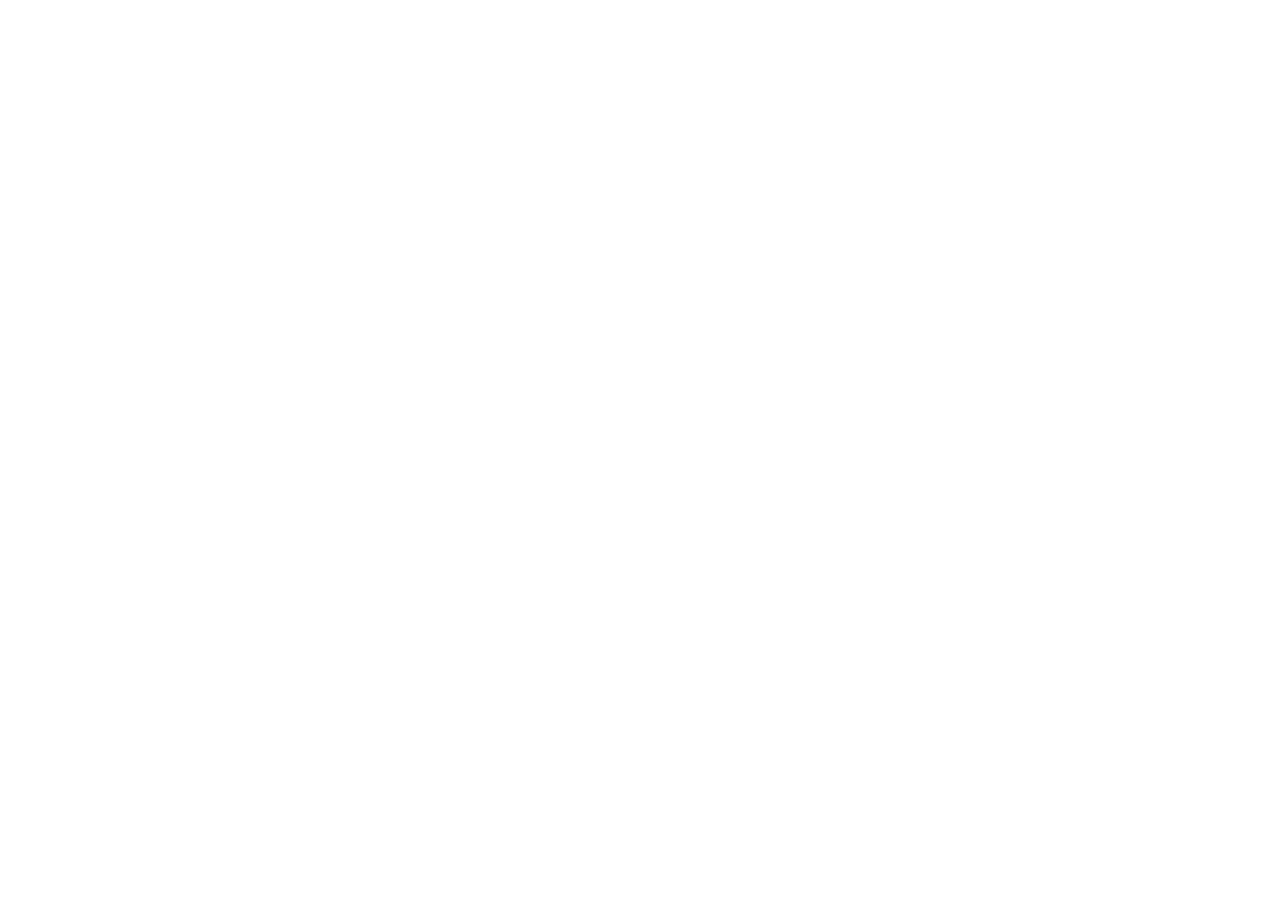
==== index.html @ 6bfb888b "first commit" ====
<!DOCTYPE html>
<html lang="en">

<head>
    <meta charset="UTF-8">
    <meta name="viewport" content="width=device-width, initial-scale=1.0">
    <title>Fungi Finders</title>
</head>

<body>

</body>

</html>
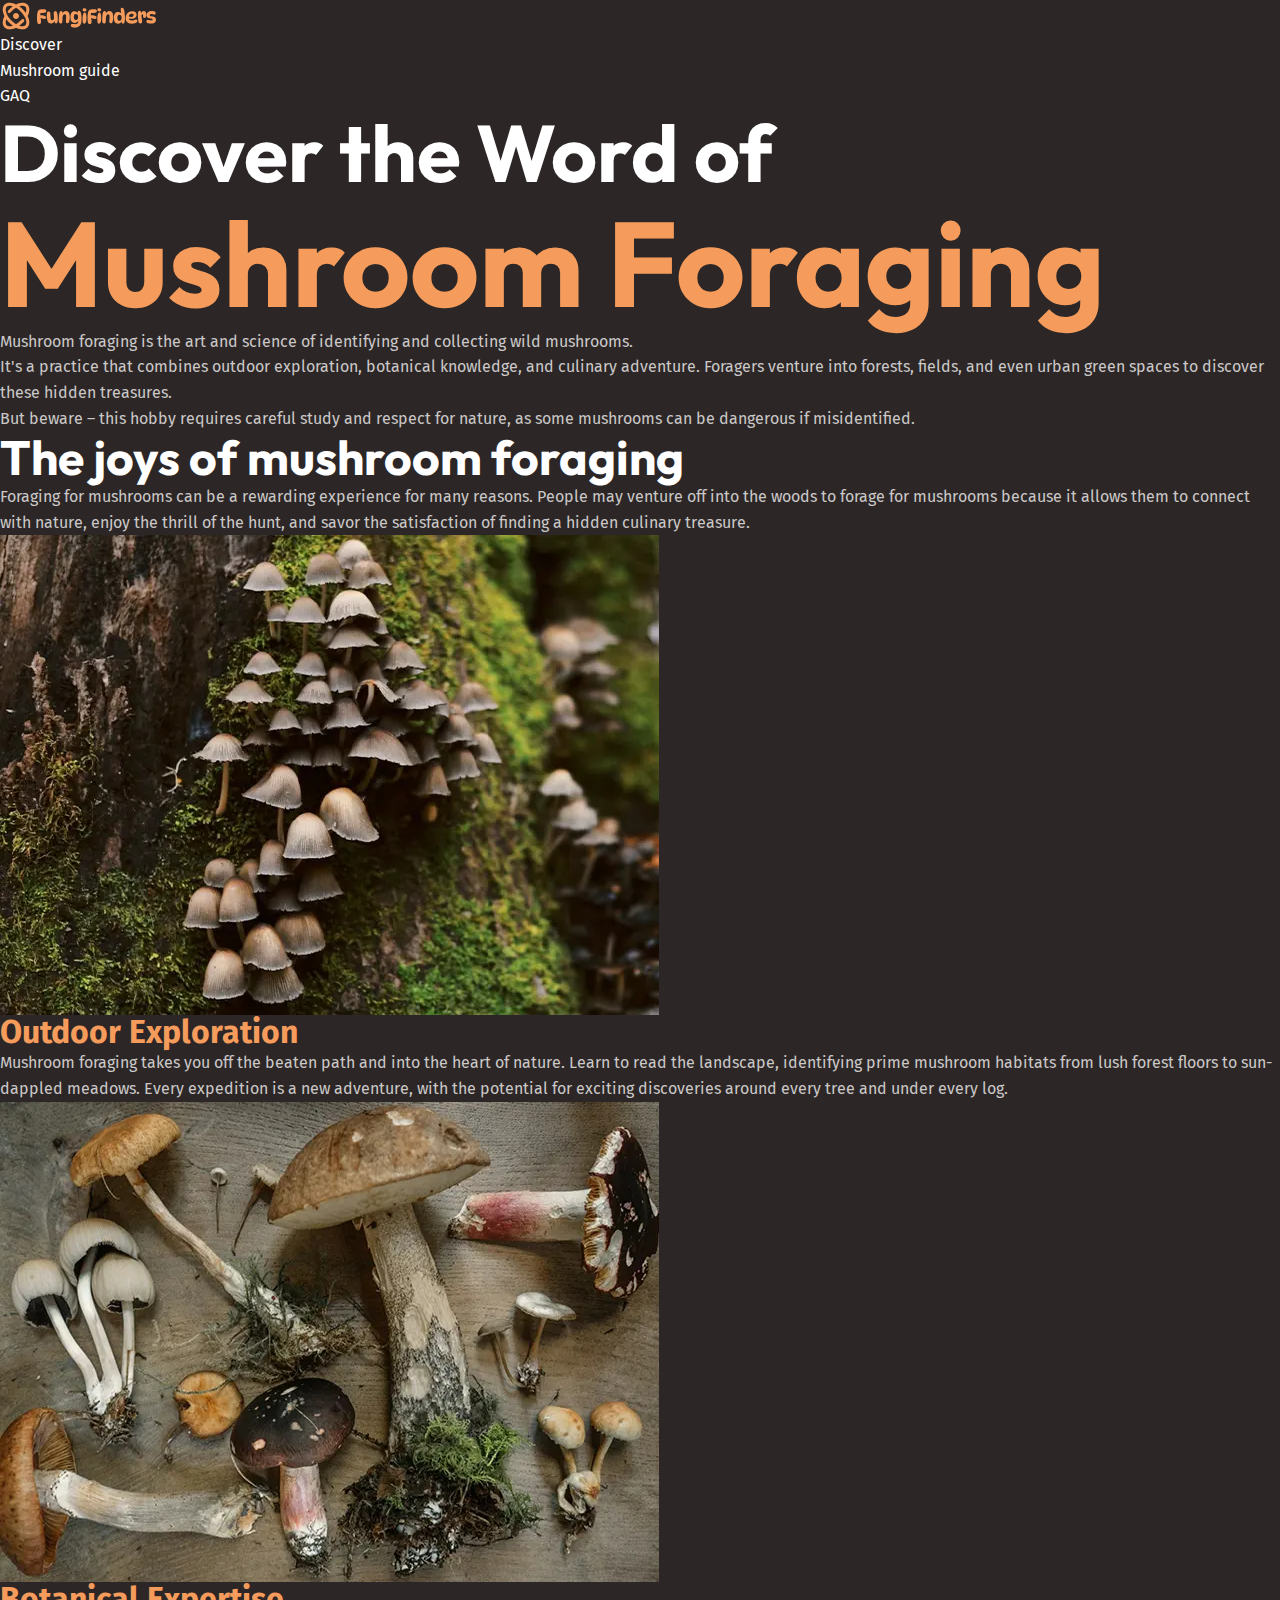
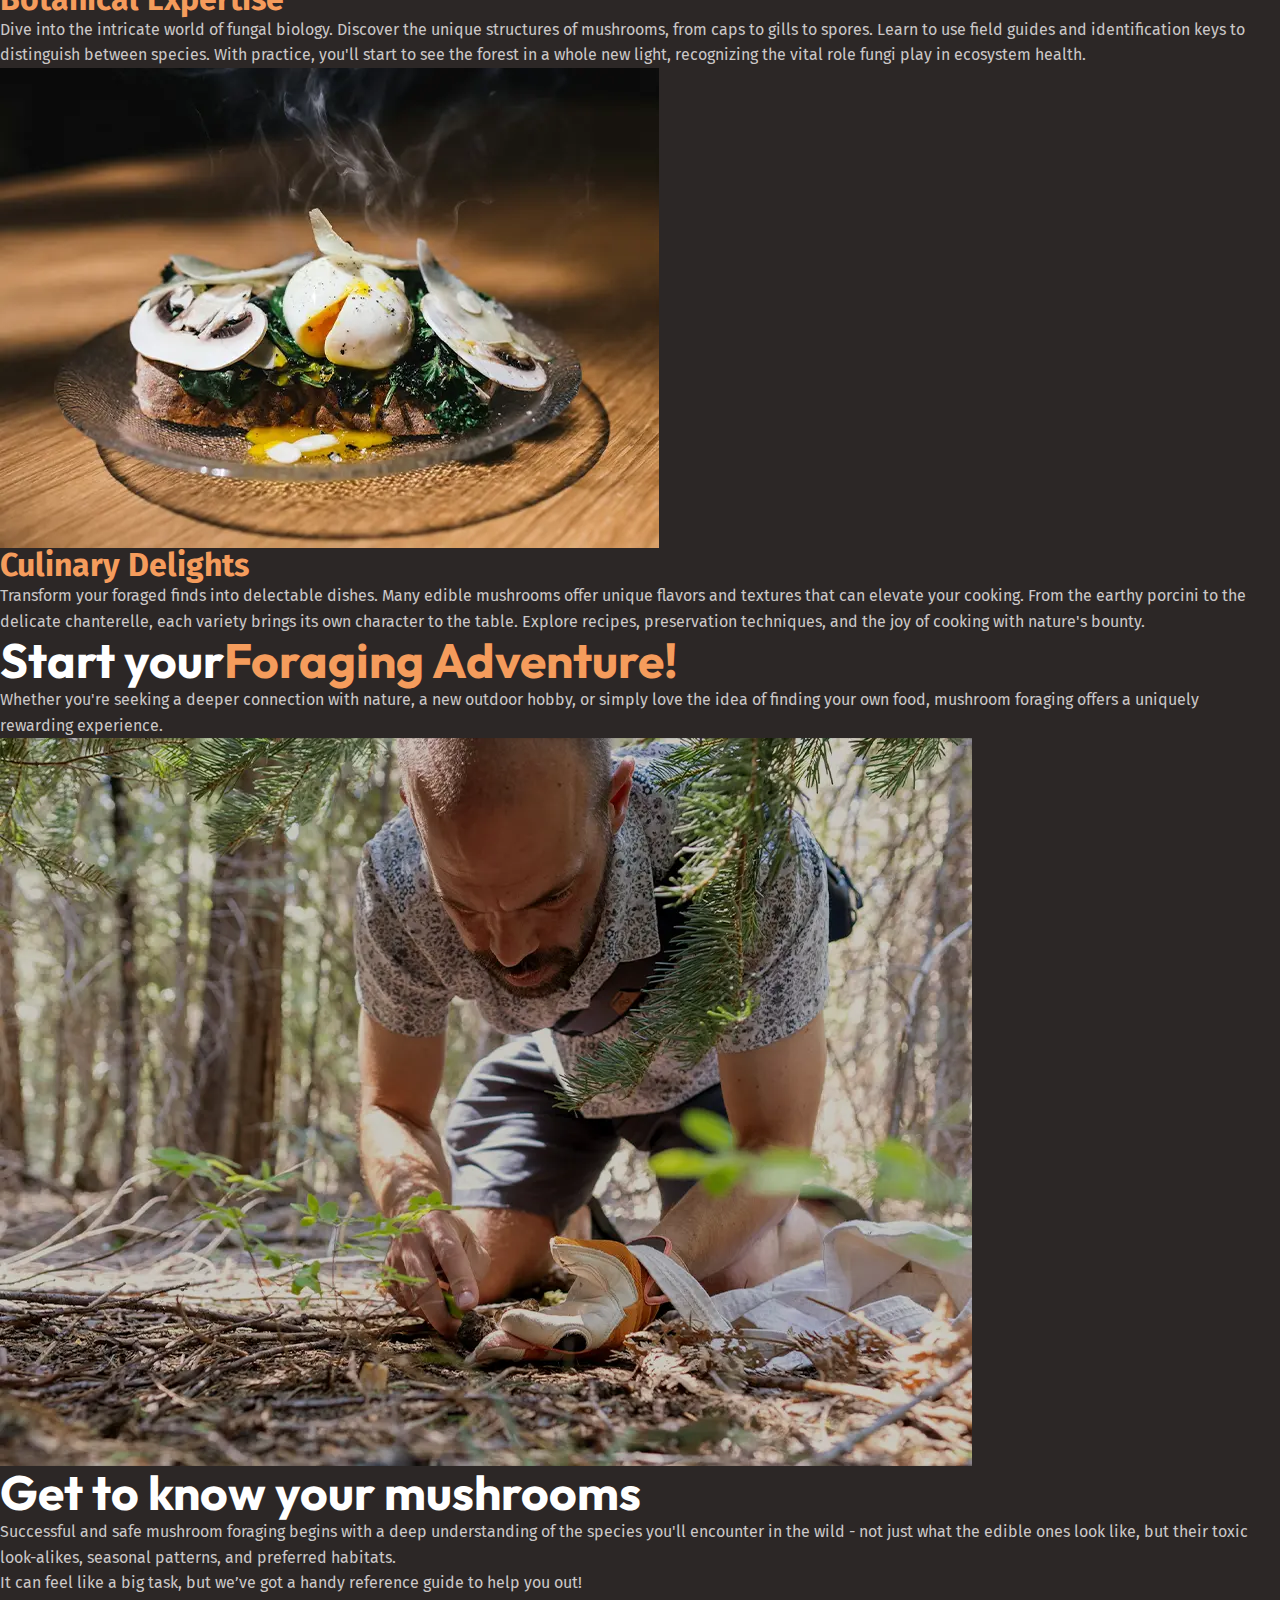
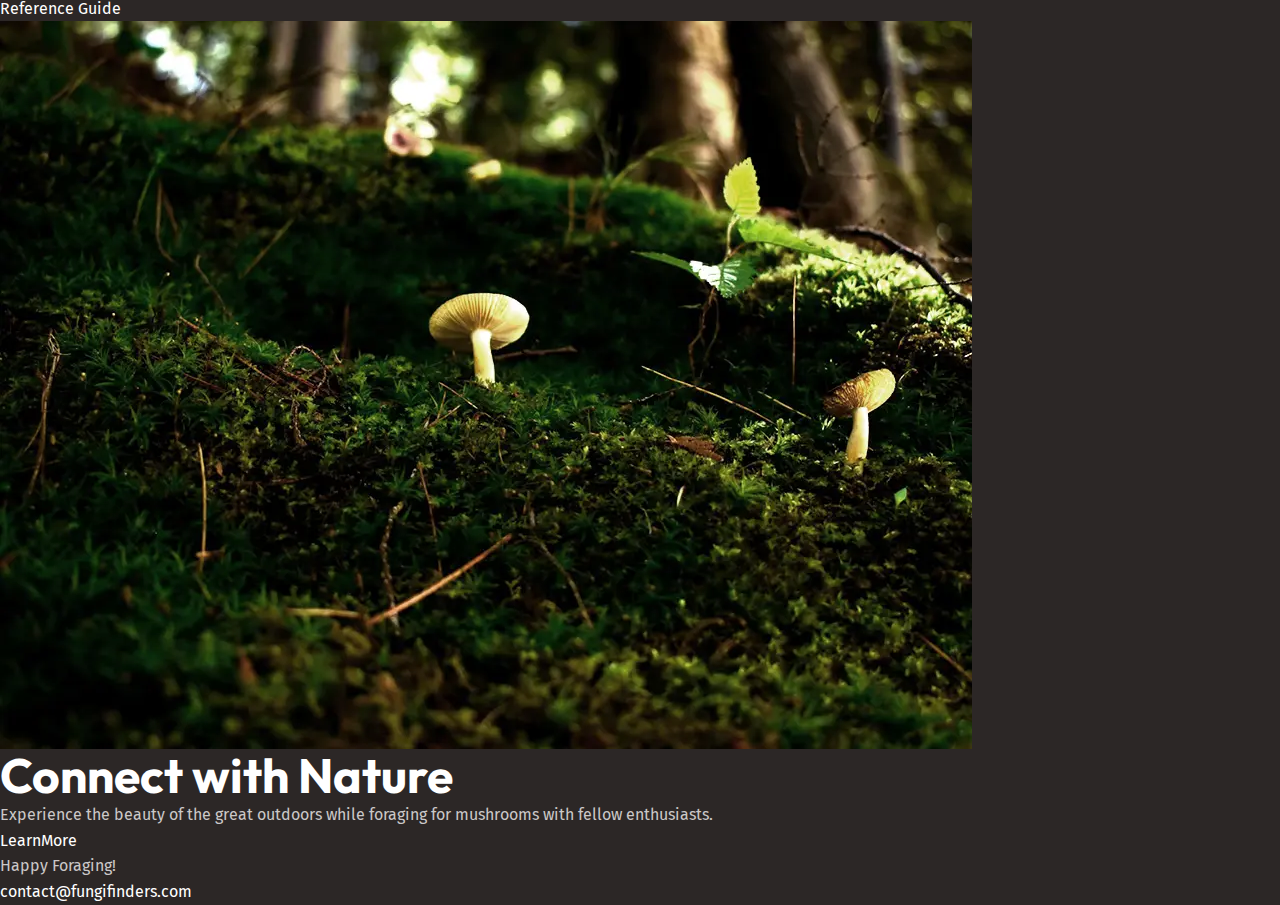
==== commit 41871140: "finished the html" ====
--- a/index.html
+++ b/index.html
@@ -5,10 +5,95 @@
     <meta charset="UTF-8">
     <meta name="viewport" content="width=device-width, initial-scale=1.0">
     <title>Fungi Finders</title>
+    <link rel="preconnect" href="https://fonts.googleapis.com" />
+    <link rel="preconnect" href="https://fonts.gstatic.com" crossorigin />
+    <link
+        href="https://fonts.googleapis.com/css2?family=Fira+Sans:wght@400;700&family=Outfit:wght@100..900&display=swap"
+        rel="stylesheet" />
+    <link rel="stylesheet" href="style.css">
 </head>
 
 <body>
+    <header class="site-header">
+        <img src="assets/fungi-finders.svg" alt="">
+        <nav class="primary-navigation">
+            <ul role="list">
+                <li><a href="/">Discover</a></li>
+                <li><a href="#">Mushroom guide</a></li>
+                <li><a href="#">GAQ</a></li>
+            </ul>
+        </nav>
+    </header>
+    <main>
+        <section class="hero">
+            <h1 class="heading heading-lg">Discover the Word of<br> <span class="heading-xl heading-accent">Mushroom
+                    Foraging</span></h1>
+            <p>Mushroom foraging is the art and science of identifying and collecting wild mushrooms. </p>
+            <p>It's a practice that combines outdoor exploration, botanical knowledge, and culinary adventure. Foragers
+                venture into forests, fields, and even urban green spaces to discover these hidden treasures. </p>
+            <p>But beware – this hobby requires careful study and respect for nature, as some mushrooms can be dangerous
+                if misidentified.</p>
+        </section>
+        <section>
+            <h2 class="heading heading-regular">The joys of mushroom foraging</h2>
+            <p class="leading-text">Foraging for mushrooms can be a rewarding experience for many reasons. People may
+                venture off into the woods to forage for mushrooms because it allows them to connect with nature, enjoy
+                the thrill of the hunt, and savor the satisfaction of finding a hidden culinary treasure. </p>
+            <div class="cards">
+                <div class="card">
+                    <img src="/assets/outdoor-exploration.webp"
+                        alt="Tightly grouped brown mushrooms growing up a mossy tree trunk">
+                    <h3 class="heading-accent heading-sm">Outdoor Exploration</h3>
+                    <p>Mushroom foraging takes you off the beaten path and into the heart of nature. Learn to read the
+                        landscape, identifying prime mushroom habitats from lush forest floors to sun-dappled meadows.
+                        Every expedition is a new adventure, with the potential for exciting discoveries around every
+                        tree and under every log.</p>
+                </div>
+                <div class="card">
+                    <img src="/assets/botanical-expertise.webp" alt="Wild mushrooms on a table.">
+                    <h3 class="heading-accent heading-sm">Botanical Expertise</h3>
+                    <p>Dive into the intricate world of fungal biology. Discover the unique structures of mushrooms,
+                        from caps to gills to spores. Learn to use field guides and identification keys to distinguish
+                        between species. With practice, you'll start to see the forest in a whole new light, recognizing
+                        the vital role fungi play in ecosystem health.</p>
+                </div>
+                <div class="card">
+                    <img src="/assets/culinary-delight.webp" alt="A plate of food with mushrooms on top.">
+                    <h3 class="heading-accent heading-sm">Culinary Delights</h3>
+                    <p>Transform your foraged finds into delectable dishes. Many edible mushrooms offer unique flavors
+                        and textures that can elevate your cooking. From the earthy porcini to the delicate chanterelle,
+                        each variety brings its own character to the table. Explore recipes, preservation techniques,
+                        and the joy of cooking with nature's bounty.</p>
+                </div>
+            </div>
+        </section>
+        <section>
+            <h2 class="heading heading-regular">Start your<span class="heading-accent">Foraging Adventure!</span></h2>
+            <p>Whether you're seeking a deeper connection with nature, a new outdoor hobby, or simply love the idea of
+                finding your own food, mushroom foraging offers a uniquely rewarding experience.</p>
+        </section>
+        <section>
+            <img src="/assets/get-to-know.webp"
+                alt="A man on his hands and knees harvesting a wild mushroom in the forest.">
+            <h2 class="heading heading-regular">Get to know your mushrooms</h2>
+            <p>Successful and safe mushroom foraging begins with a deep understanding of the species you'll encounter in
+                the wild - not just what the edible ones look like, but their toxic look-alikes, seasonal patterns, and
+                preferred habitats.</p>
+            <p>It can feel like a big task, but we’ve got a handy reference guide to help you out!</p>
+            <a href="#" class="">Reference Guide</a>
+        </section>
+        <section>
+            <img src="/assets/nature.webp" alt="small white mushrooms growing on a mossy forest floor">
+            <h2 class="heading heading-regular">Connect with Nature</h2>
+            <p>Experience the beauty of the great outdoors while foraging for mushrooms with fellow enthusiasts.</p>
+            <a href="">LearnMore</a>
+        </section>
 
+    </main>
+    <footer>
+        <p>Happy Foraging!</p>
+        <p><a href="mailto:contact@fungifinders.com">contact@fungifinders.com</a></p>
+    </footer>
 </body>
 
 </html>--- a/style.css
+++ b/style.css
@@ -0,0 +1,187 @@
+@layer reset, base;
+@layer reset {
+    *,
+    *::before,
+    *::after {
+    box-sizing: inherit;
+    }
+
+    /* https://kilianvalkhof.com/2022/css-html/your-css-reset-needs-text-size-adjust-probably/ */
+    html {
+        -moz-text-size-adjust: none;
+        -webkit-text-size-adjust: none;
+        text-size-adjust: none;
+    }
+
+    body,
+    h1,
+    h2,
+    h3,
+    h4,
+    p,
+    figure,
+    blockquote,
+    dl,
+    dd {
+        margin: 0;
+    }
+
+    /* https://www.scottohara.me/blog/2019/01/12/lists-and-safari.html */
+    [role="list"] {
+        list-style: none;
+        margin: 0;
+        padding: 0;
+    }
+
+    body {
+        min-block-size: 100vh;
+        line-height: 1.6;
+    }
+
+    h1,
+    h2,
+    h3,
+    button,
+    input,
+    label {
+        line-height: 1.1;
+    }
+
+    h1,
+    h2,
+    h3,
+    h4 {
+        text-wrap: balance;
+    }
+
+    p,
+    li {
+        text-wrap: pretty;
+    }
+
+    img,
+    picture {
+        max-inline-size: 100%;
+        display: block;
+    }
+    /* those not inherit font-size. To make consistent with the project*/
+    input,
+    button,
+    textarea,
+    select {
+        font: inherit;
+    }
+}
+@layer base {
+    :root {
+        box-sizing: border-box;
+        font-size: 62.5%;
+        
+        --clr-white: hsla(0, 0%, 100%, 1);
+
+        --clr-brown-10: hsla(10, 5%, 25%,1);
+        --clr-brown-11: hsla(9, 7%, 21%, 1);
+        --clr-brown-12: hsla(9, 8%, 16%, 1);
+        --clr-brown-13: hsla(0, 6%, 15%, 1);
+        --clr-brown-14: hsla(0, 6%, 13%, 1);
+
+        --burnt-orange-6: hsla(28, 43%, 37%, 1);
+
+        --clr-orange-5: hsla(25, 88%, 75%, 1);
+        --clr-orange-8: hsla(25, 88%, 66%, 1);
+
+        --clr-red-7: hsla(359, 34%, 37%, 1);
+
+        --clr-green-6: hsla(143, 19%, 49%, 1);
+        --clr-green-8: hsla(143, 38%, 37%, 1);
+        --clr-green-10: hsla(144, 30%, 20%, 1);
+        --clr-teal-6: hsla(186, 42%, 37%, 1);
+
+        --clr-gray-4: hsla(0, 2%, 79%, 1);
+
+        --border-radius-1: 0.4rem;
+        --border-radius-2: 0.8rem;
+        --border-radius-3: 1.2rem;
+
+        --fs-15: 1.5rem;
+        --fs-16: 1.6rem;
+        --fs-18: 1.8rem;
+        --fs-20: 2.0rem;
+        --fs-24: 2.4rem;
+        --fs-32: 3.2rem;
+        --fs-36: 3.6rem;
+        --fs-48: 4.8rem;
+        --fs-60: 6.0rem;
+        --fs-80: 8.0rem;
+        --fs-120: 12.0rem;
+
+    
+
+        --font-size-body: var(--fs-15);
+        --font-size-lead: var(--fs-18);
+
+        
+        --font-size-heading-sm: var(--fs-24);
+        --font-size-heading-regular: var(--fs-36);
+        --font-size-heading-lg: var(--fs-48);
+        --font-size-heading-xl: var(--fs-60);
+
+
+        @media(width > 750px) {
+            --font-size-body: var(--fs-16);
+            --font-size-lead: var(--fs-24);
+
+            --font-size-heading-sm: var(--fs-32);
+            --font-size-heading-regular: var(--fs-48);
+            --font-size-heading-lg: var(--fs-80);
+            --font-size-heading-xl: var(--fs-120);
+
+        }
+        --ff-body:"Fira Sans", sans-serif;
+        --ff-heading:"Outfit", sans-serif;
+        
+
+
+
+    }
+
+}
+
+body {
+   font-size: var(--font-size-body);
+   font-family: var(--ff-body);
+   color: var(--clr-gray-4);
+   background-color:var(--clr-brown-12);
+  
+}
+
+a {
+    color: white;
+    text-decoration: none;
+}
+.heading {
+    font-family: var(--ff-heading);
+    color: var(--clr-white);
+}
+
+.heading-accent {
+    color: var(--clr-orange-8);
+}
+
+.heading-xl {
+    font-size: var(--font-size-heading-xl);
+}
+
+.heading-lg {
+    font-size: var(--font-size-heading-lg);
+}
+
+.heading-regular {
+    font-size: var(--font-size-heading-regular);
+}
+
+.heading-sm {
+    font-size: var(--font-size-heading-sm);
+}
+
+
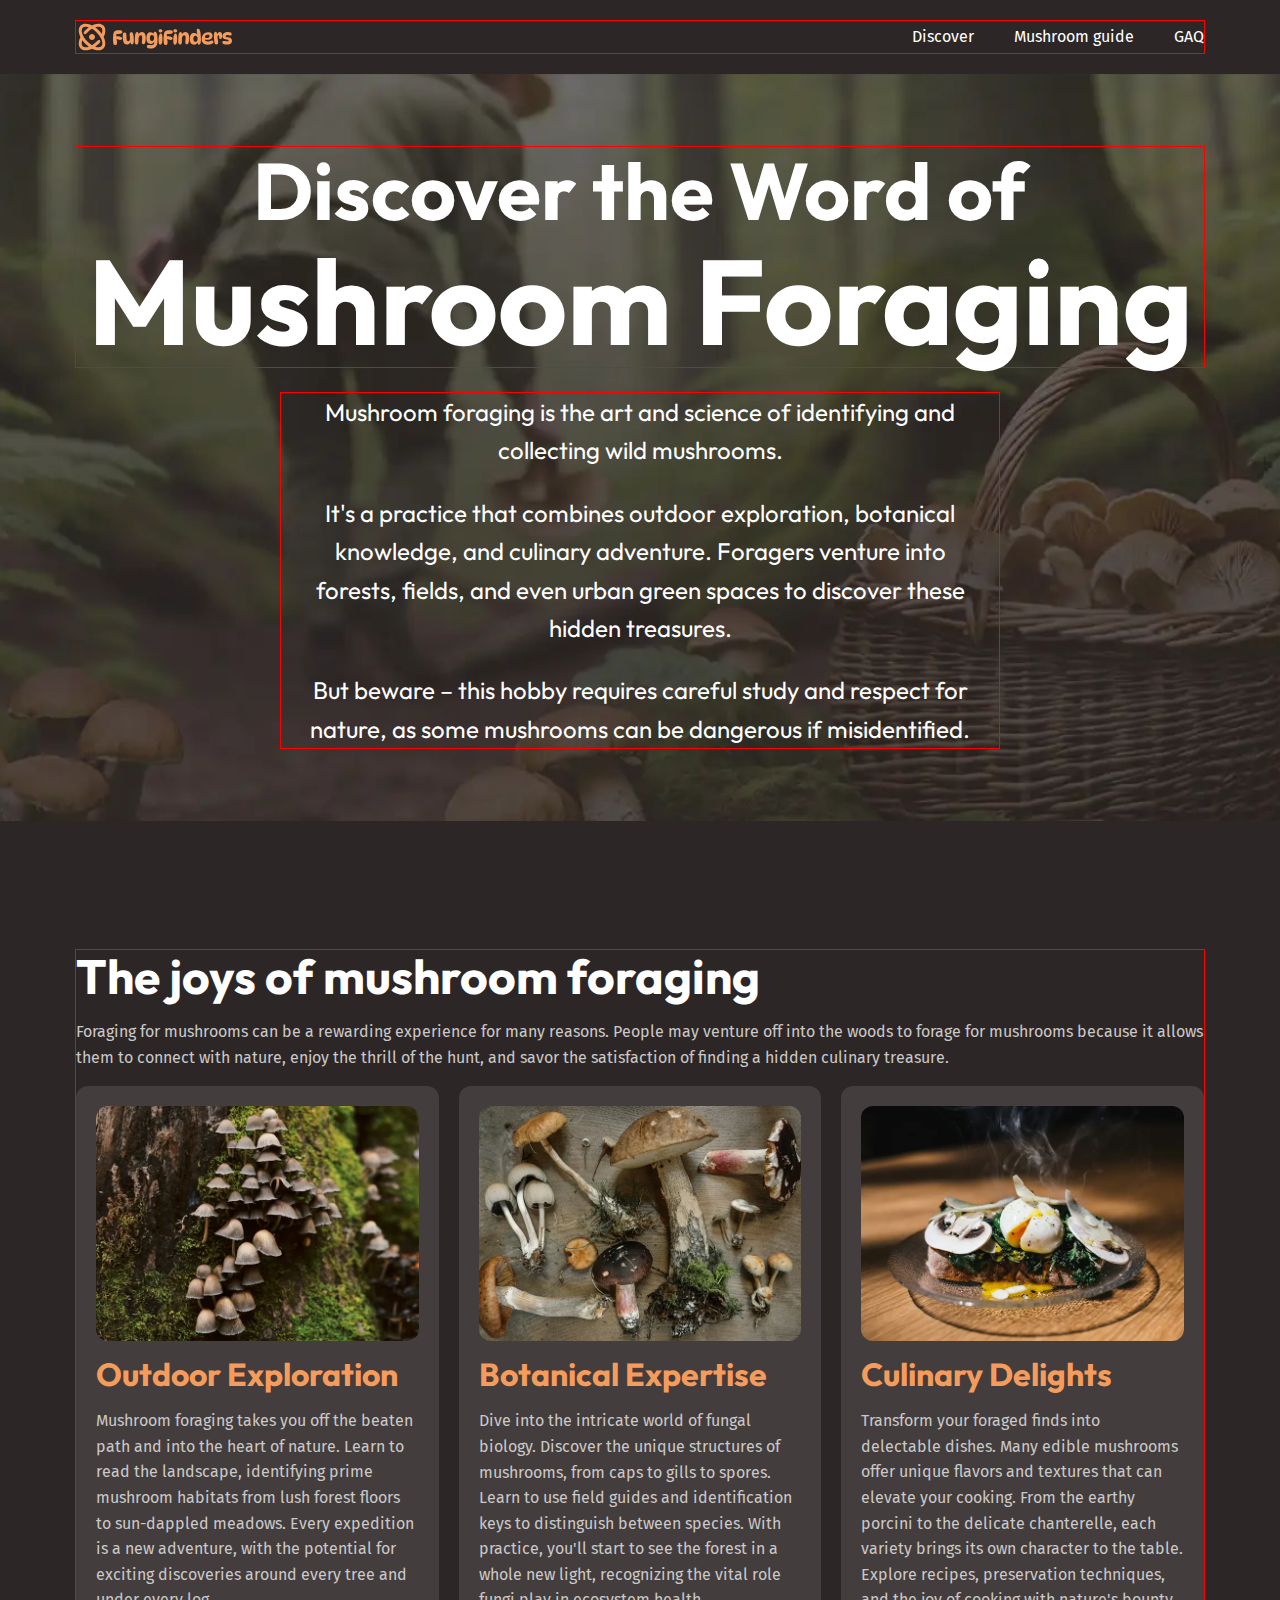
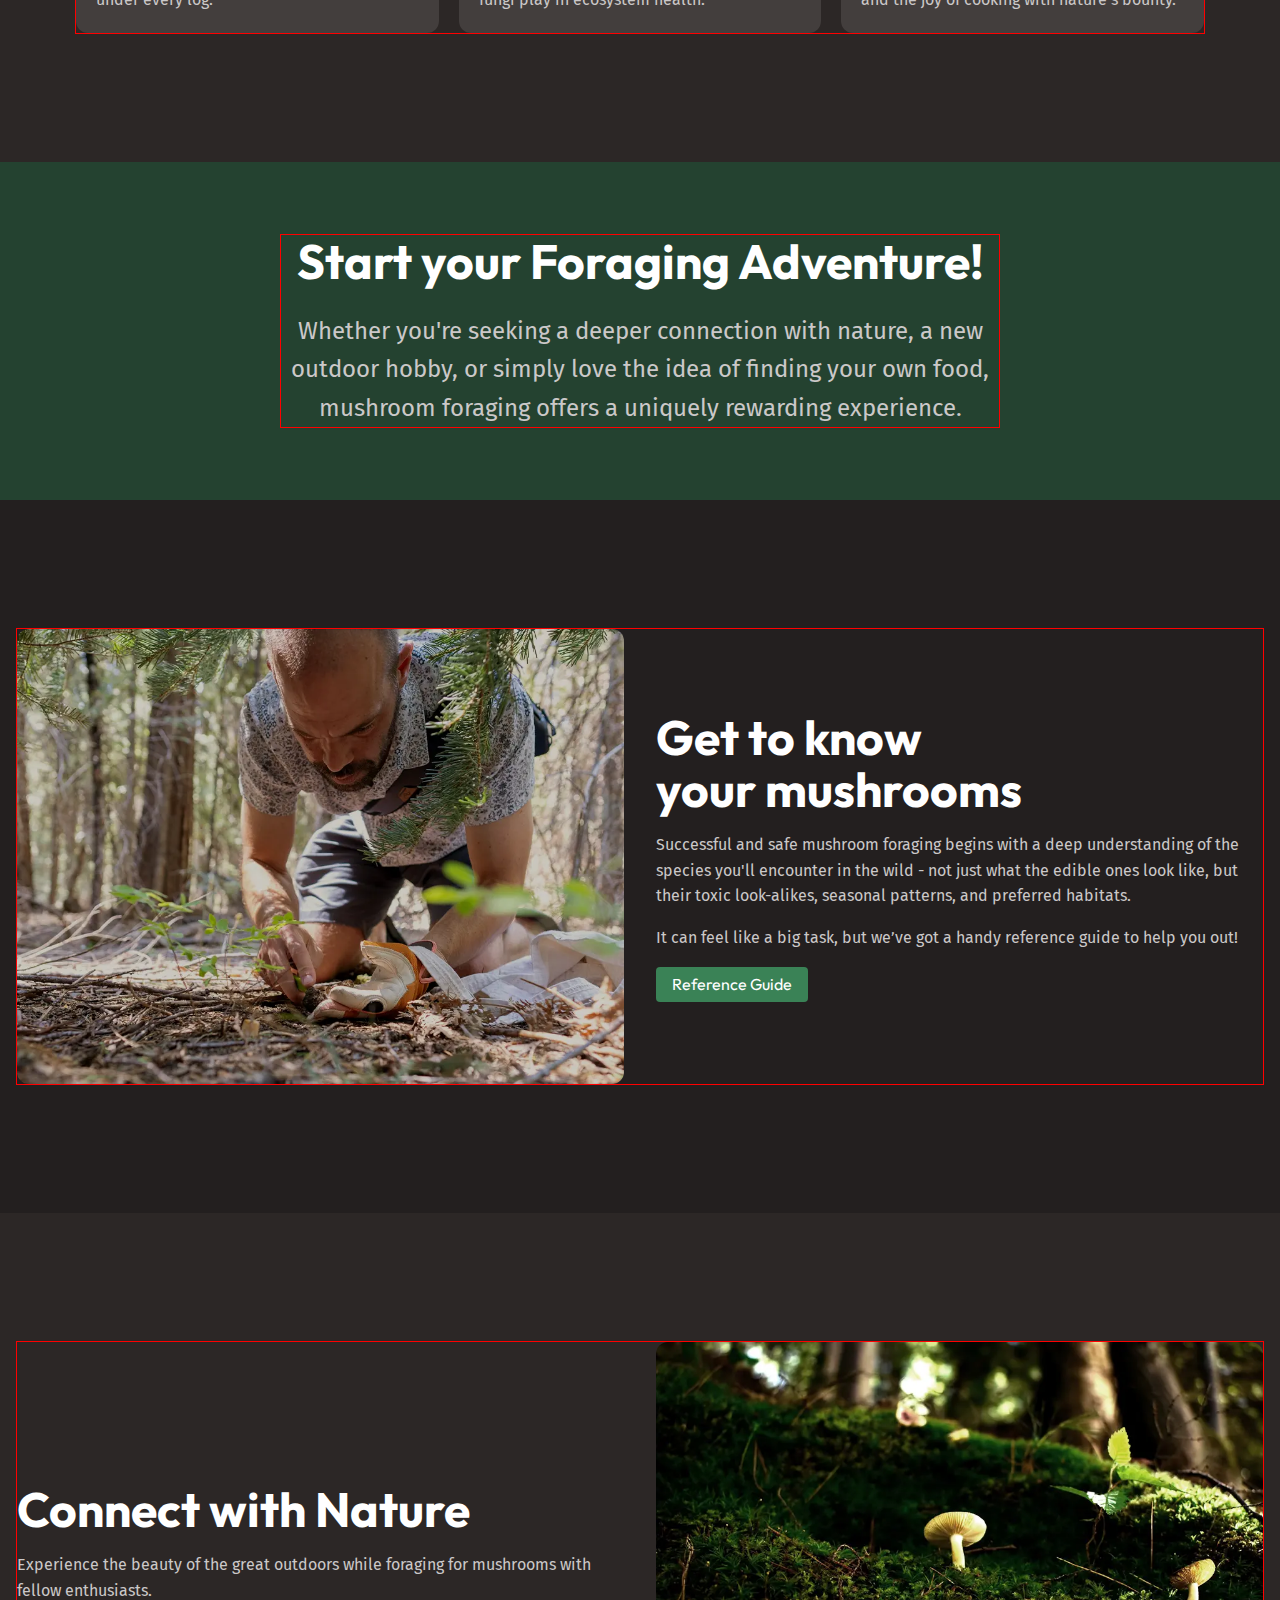
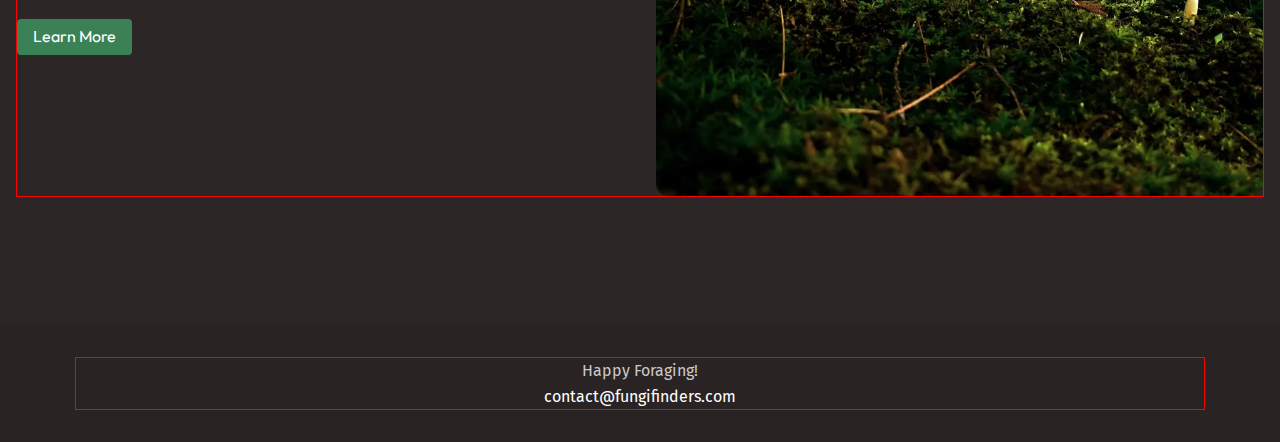
==== commit 16373c2d: "finished page one" ====
--- a/index.html
+++ b/index.html
@@ -15,84 +15,160 @@
 
 <body>
     <header class="site-header">
-        <img src="assets/fungi-finders.svg" alt="">
-        <nav class="primary-navigation">
-            <ul role="list">
-                <li><a href="/">Discover</a></li>
-                <li><a href="#">Mushroom guide</a></li>
-                <li><a href="#">GAQ</a></li>
-            </ul>
-        </nav>
+        <div class="wrapper">
+            <div class="site-header--inner">
+                <img src="assets/fungi-finders.svg" alt="">
+                <nav class="primary-navigation">
+                    <ul role="list">
+                        <li><a href="/">Discover</a></li>
+                        <li><a href="#">Mushroom guide</a></li>
+                        <li><a href="#">GAQ</a></li>
+                    </ul>
+                </nav>
+            </div>
+        </div>
     </header>
     <main>
-        <section class="hero">
-            <h1 class="heading heading-lg">Discover the Word of<br> <span class="heading-xl heading-accent">Mushroom
-                    Foraging</span></h1>
-            <p>Mushroom foraging is the art and science of identifying and collecting wild mushrooms. </p>
-            <p>It's a practice that combines outdoor exploration, botanical knowledge, and culinary adventure. Foragers
-                venture into forests, fields, and even urban green spaces to discover these hidden treasures. </p>
-            <p>But beware – this hobby requires careful study and respect for nature, as some mushrooms can be dangerous
-                if misidentified.</p>
+
+        <section class="hero padding-block-72 flow">
+            <div class="wrapper">
+                <h1 class="hero__title">Discover the Word of<span class="hero__title-accent cl-heading-accent">Mushroom
+                        Foraging</span></h1>
+            </div>
+            <div class="wrapper" data-width="narrow">
+                <div class="flow">
+                    <p>
+                        Mushroom foraging is the art and science of identifying and collecting wild mushrooms.
+                    </p>
+                    <p>
+                        It's a practice that combines outdoor exploration, botanical knowledge, and culinary
+                        adventure.
+                        Foragers
+                        venture into forests, fields, and even urban green spaces to discover these hidden
+                        treasures.
+                    </p>
+                    <p>But beware – this hobby requires careful study and respect for nature, as some mushrooms
+                        can
+                        be
+                        dangerous
+                        if misidentified.
+                    </p>
+                </div>
+            </div>
+
+
+
         </section>
-        <section>
-            <h2 class="heading heading-regular">The joys of mushroom foraging</h2>
-            <p class="leading-text">Foraging for mushrooms can be a rewarding experience for many reasons. People may
-                venture off into the woods to forage for mushrooms because it allows them to connect with nature, enjoy
-                the thrill of the hunt, and savor the satisfaction of finding a hidden culinary treasure. </p>
-            <div class="cards">
-                <div class="card">
-                    <img src="/assets/outdoor-exploration.webp"
-                        alt="Tightly grouped brown mushrooms growing up a mossy tree trunk">
-                    <h3 class="heading-accent heading-sm">Outdoor Exploration</h3>
-                    <p>Mushroom foraging takes you off the beaten path and into the heart of nature. Learn to read the
-                        landscape, identifying prime mushroom habitats from lush forest floors to sun-dappled meadows.
-                        Every expedition is a new adventure, with the potential for exciting discoveries around every
-                        tree and under every log.</p>
-                </div>
-                <div class="card">
-                    <img src="/assets/botanical-expertise.webp" alt="Wild mushrooms on a table.">
-                    <h3 class="heading-accent heading-sm">Botanical Expertise</h3>
-                    <p>Dive into the intricate world of fungal biology. Discover the unique structures of mushrooms,
-                        from caps to gills to spores. Learn to use field guides and identification keys to distinguish
-                        between species. With practice, you'll start to see the forest in a whole new light, recognizing
-                        the vital role fungi play in ecosystem health.</p>
-                </div>
-                <div class="card">
-                    <img src="/assets/culinary-delight.webp" alt="A plate of food with mushrooms on top.">
-                    <h3 class="heading-accent heading-sm">Culinary Delights</h3>
-                    <p>Transform your foraged finds into delectable dishes. Many edible mushrooms offer unique flavors
-                        and textures that can elevate your cooking. From the earthy porcini to the delicate chanterelle,
-                        each variety brings its own character to the table. Explore recipes, preservation techniques,
-                        and the joy of cooking with nature's bounty.</p>
+        <section class="padding-block-128">
+            <div class="wrapper flow">
+                <h2 class="section-title">The joys of mushroom foraging</h2>
+                <p class="leading-text cl-white">
+                    Foraging for mushrooms can be a rewarding experience for many reasons. People
+                    may
+                    venture off into the woods to forage for mushrooms because it allows them to connect with
+                    nature,
+                    enjoy
+                    the thrill of the hunt, and savor the satisfaction of finding a hidden culinary treasure.
+                </p>
+
+                <div class="cards">
+                    <div class="equal-columns-grid">
+                        <div class="card grid-flow">
+                            <img src="/assets/outdoor-exploration.webp"
+                                alt="Tightly grouped brown mushrooms growing up a mossy tree trunk">
+                            <h3 class="card__title">Outdoor Exploration</h3>
+                            <p>Mushroom foraging takes you off the beaten path and into the heart of nature. Learn to
+                                read
+                                the
+                                landscape, identifying prime mushroom habitats from lush forest floors to sun-dappled
+                                meadows.
+                                Every expedition is a new adventure, with the potential for exciting discoveries around
+                                every
+                                tree and under every log.</p>
+                        </div>
+                        <div class="card grid-flow">
+                            <img src="/assets/botanical-expertise.webp" alt="Wild mushrooms on a table.">
+                            <h3 class="card__title">Botanical Expertise</h3>
+                            <p>Dive into the intricate world of fungal biology. Discover the unique structures of
+                                mushrooms,
+                                from caps to gills to spores. Learn to use field guides and identification keys to
+                                distinguish
+                                between species. With practice, you'll start to see the forest in a whole new light,
+                                recognizing
+                                the vital role fungi play in ecosystem health.</p>
+                        </div>
+                        <div class="card grid-flow">
+                            <img src="/assets/culinary-delight.webp" alt="A plate of food with mushrooms on top.">
+                            <h3 class="card__title">Culinary Delights</h3>
+                            <p>Transform your foraged finds into delectable dishes. Many edible mushrooms offer unique
+                                flavors
+                                and textures that can elevate your cooking. From the earthy porcini to the delicate
+                                chanterelle,
+                                each variety brings its own character to the table. Explore recipes, preservation
+                                techniques,
+                                and the joy of cooking with nature's bounty.</p>
+                        </div>
+                    </div>
                 </div>
             </div>
         </section>
-        <section>
-            <h2 class="heading heading-regular">Start your<span class="heading-accent">Foraging Adventure!</span></h2>
-            <p>Whether you're seeking a deeper connection with nature, a new outdoor hobby, or simply love the idea of
-                finding your own food, mushroom foraging offers a uniquely rewarding experience.</p>
+        <section class="padding-block-72 bg-accent text-center">
+            <div class="wrapper" data-width="narrow">
+                <div class="flow">
+                    <h2 class="section-title">Start your <span class="cl-heading-accent">Foraging
+                            Adventure!</span>
+                    </h2>
+                    <p class="fs-lead">Whether you're seeking a deeper connection with nature, a new outdoor hobby, or
+                        simply love the
+                        idea
+                        of
+                        finding your own food, mushroom foraging offers a uniquely rewarding experience.</p>
+                </div>
+            </div>
         </section>
-        <section>
-            <img src="/assets/get-to-know.webp"
-                alt="A man on his hands and knees harvesting a wild mushroom in the forest.">
-            <h2 class="heading heading-regular">Get to know your mushrooms</h2>
-            <p>Successful and safe mushroom foraging begins with a deep understanding of the species you'll encounter in
-                the wild - not just what the edible ones look like, but their toxic look-alikes, seasonal patterns, and
-                preferred habitats.</p>
-            <p>It can feel like a big task, but we’ve got a handy reference guide to help you out!</p>
-            <a href="#" class="">Reference Guide</a>
+        <section class="padding-block-128 bg-darker-brown">
+            <div class="wrapper" data-width="wide">
+                <div class="equal-columns-grid gap-32" data-vertical-alignment="center">
+                    <div>
+                        <img src="/assets/get-to-know.webp"
+                            alt="A man on his hands and knees harvesting a wild mushroom in the forest.">
+                    </div>
+                    <div class="flow">
+                        <h2 class="section-title">Get to know your mushrooms</h2>
+                        <p>Successful and safe mushroom foraging begins with a deep understanding of the species you'll
+                            encounter in
+                            the wild - not just what the edible ones look like, but their toxic look-alikes, seasonal
+                            patterns,
+                            and
+                            preferred habitats.</p>
+                        <p>It can feel like a big task, but we’ve got a handy reference guide to help you out!</p>
+                        <a href="#" class="button">Reference Guide</a>
+                    </div>
+                </div>
+            </div>
         </section>
-        <section>
-            <img src="/assets/nature.webp" alt="small white mushrooms growing on a mossy forest floor">
-            <h2 class="heading heading-regular">Connect with Nature</h2>
-            <p>Experience the beauty of the great outdoors while foraging for mushrooms with fellow enthusiasts.</p>
-            <a href="">LearnMore</a>
+        <section class="padding-block-128">
+            <div class="wrapper" data-width="wide">
+                <div class="equal-columns-grid gap-32" data-vertical-alignment="center">
+                    <div class="flow">
+                        <h2 class="section-title">Connect with Nature</h2>
+                        <p>Experience the beauty of the great outdoors while foraging for mushrooms with fellow
+                            enthusiasts.
+                        </p>
+                        <a href="#" class="button">Learn More</a>
+                    </div>
+                    <div>
+                        <img src="/assets/nature.webp" alt="small white mushrooms growing on a mossy forest floor">
+                    </div>
+                </div>
+            </div>
         </section>
-
     </main>
-    <footer>
-        <p>Happy Foraging!</p>
-        <p><a href="mailto:contact@fungifinders.com">contact@fungifinders.com</a></p>
+    <footer class="padding-block-32 bg-footer text-center">
+        <div class="wrapper">
+            <p>Happy Foraging!</p>
+            <p><a href="mailto:contact@fungifinders.com">contact@fungifinders.com</a></p>
+        </div>
     </footer>
 </body>
 
--- a/style.css
+++ b/style.css
@@ -1,13 +1,13 @@
 @layer reset, base;
-@layer reset {
+@layer reset{
     *,
     *::before,
-    *::after {
+    *::after{
     box-sizing: inherit;
     }
 
     /* https://kilianvalkhof.com/2022/css-html/your-css-reset-needs-text-size-adjust-probably/ */
-    html {
+    html{
         -moz-text-size-adjust: none;
         -webkit-text-size-adjust: none;
         text-size-adjust: none;
@@ -22,18 +22,18 @@
     figure,
     blockquote,
     dl,
-    dd {
+    dd{
         margin: 0;
     }
 
     /* https://www.scottohara.me/blog/2019/01/12/lists-and-safari.html */
-    [role="list"] {
+    [role="list"]{
         list-style: none;
         margin: 0;
         padding: 0;
     }
 
-    body {
+    body{
         min-block-size: 100vh;
         line-height: 1.6;
     }
@@ -43,24 +43,24 @@
     h3,
     button,
     input,
-    label {
+    label{
         line-height: 1.1;
     }
 
     h1,
     h2,
     h3,
-    h4 {
+    h4{
         text-wrap: balance;
     }
 
     p,
-    li {
+    li{
         text-wrap: pretty;
     }
 
     img,
-    picture {
+    picture{
         max-inline-size: 100%;
         display: block;
     }
@@ -72,7 +72,7 @@
         font: inherit;
     }
 }
-@layer base {
+@layer base{
     :root {
         box-sizing: border-box;
         font-size: 62.5%;
@@ -82,8 +82,9 @@
         --clr-brown-10: hsla(10, 5%, 25%,1);
         --clr-brown-11: hsla(9, 7%, 21%, 1);
         --clr-brown-12: hsla(9, 8%, 16%, 1);
-        --clr-brown-13: hsla(0, 6%, 15%, 1);
-        --clr-brown-14: hsla(0, 6%, 13%, 1);
+        --clr-brown-13: hsla(9, 8%, 15%, 1);
+        --clr-brown-14: hsla(0, 6%, 15%, 1);
+        --clr-brown-15: hsla(0, 6%, 13%, 1);
 
         --burnt-orange-6: hsla(28, 43%, 37%, 1);
 
@@ -98,6 +99,11 @@
         --clr-teal-6: hsla(186, 42%, 37%, 1);
 
         --clr-gray-4: hsla(0, 2%, 79%, 1);
+
+      
+        --clr-heading-accent: var(--clr-orange-8);
+        --bg-accent: var(--clr-green-10);
+        --bg-button: var(--clr-green-8);
 
         --border-radius-1: 0.4rem;
         --border-radius-2: 0.8rem;
@@ -115,16 +121,13 @@
         --fs-80: 8.0rem;
         --fs-120: 12.0rem;
 
-    
-
         --font-size-body: var(--fs-15);
         --font-size-lead: var(--fs-18);
 
-        
         --font-size-heading-sm: var(--fs-24);
         --font-size-heading-regular: var(--fs-36);
         --font-size-heading-lg: var(--fs-48);
-        --font-size-heading-xl: var(--fs-60);
+        --font-size-heading-xl: var(--font-size-heading-lg);
 
 
         @media(width > 750px) {
@@ -145,43 +148,242 @@
 
     }
 
-}
-
-body {
-   font-size: var(--font-size-body);
-   font-family: var(--ff-body);
-   color: var(--clr-gray-4);
-   background-color:var(--clr-brown-12);
-  
-}
-
-a {
-    color: white;
-    text-decoration: none;
-}
-.heading {
-    font-family: var(--ff-heading);
-    color: var(--clr-white);
-}
-
-.heading-accent {
-    color: var(--clr-orange-8);
-}
-
-.heading-xl {
-    font-size: var(--font-size-heading-xl);
-}
-
-.heading-lg {
-    font-size: var(--font-size-heading-lg);
-}
-
-.heading-regular {
-    font-size: var(--font-size-heading-regular);
-}
-
-.heading-sm {
-    font-size: var(--font-size-heading-sm);
-}
-
-
+    body {
+        font-size: var(--font-size-body);
+        font-family: var(--ff-body);
+        color: var(--clr-gray-4);
+        background-color:var(--clr-brown-12);
+       
+     }
+     
+     a {
+         color: white;
+         text-decoration: none;
+     }
+
+     a:hover,
+     a:focus-visible {
+        color: var(--clr-orange-5);
+     }
+
+     img {
+        border-radius:var(--border-radius-3);
+     }
+
+
+     .wrapper {
+        border: 1px solid red;
+     }
+     
+     
+}
+@layer layout{
+    .flow > * + * {
+        margin-top: var(--flow-space, 1em);
+    }
+    
+    .grid-flow {
+        display: grid;
+        gap: var(--grid-flow-space, 16px);
+    }
+
+    .wrapper{
+        --wrapper-max-width: 1130px;
+        
+       width:min(var(--wrapper-max-width), 100% - 2 * 16px);
+        margin-inline: auto;
+        /* padding-inline: 16px; */
+
+        &[data-width="wide"]{
+            --wrapper-max-width: 1330px;
+        }
+
+        &[data-width="narrow"]{
+            --wrapper-max-width: 720px;
+        }
+
+    }
+    .equal-columns-grid {
+        display: grid;
+        gap: var(--equal-column-gap,20px);
+        align-items: var(--vertical-alignment, stretch);
+
+        @media(width > 760px) {
+            grid-auto-flow: column;
+            grid-auto-columns: 1fr;
+            &.gap-32 {
+                --equal-column-gap: 32px;
+            }
+            &[data-vertical-alignment="center"] {
+                --vertical-alignment: center;
+            }
+        }
+        
+
+        
+
+    }
+    .equal-columns-flex {
+        display: flex;
+        gap: 20px;
+    }
+
+    .equal-column-flex {
+        flex: 1;
+    }
+
+    
+
+}
+
+@layer components{
+    .site-header {
+        padding: 20px;
+    }
+
+    .site-header--inner {
+        display:flex;
+        gap: 10px 20px;
+        
+        align-items: center;
+        justify-content: space-between;
+        flex-wrap: wrap;
+    }
+
+    .primary-navigation{
+        & ul{
+            display: flex;
+            gap: 40px;
+        }
+    }
+
+    .hero {
+        font-family: var(--ff-heading);
+        text-align: center;
+        font-size: var(--font-size-lead);
+        color: var(--clr-white);
+        background-image: url(/assets/hero.webp);
+        background-size: cover;
+        background-position: center;
+    }
+
+    .hero__title {
+        font-size: var(--font-size-heading-lg);
+    }
+
+    .hero__title-accent {
+        display: block;
+        font-size: var(--font-size-heading-xl);
+    }
+
+    .section-title {
+        color: var(--clr-white);
+        font-family: var(--ff-heading);
+        font-size: var(--font-size-heading-regular);
+    }
+
+    .card {
+        border-radius: var(--border-radius-3);
+        background-color: var(--clr-brown-10);
+        padding: 20px;
+    }
+
+    .card__title {
+        color: var(--clr-heading, var(--clr-heading-accent));
+        font-size: var(--font-size-heading, var(--font-size-heading-sm));
+        font-family: var(--ff-heading);
+    }
+
+    .button {
+        display: inline-flex;
+        color: var(--clr-white);
+        background-color: var(--bg-button);
+        padding: 5px 16px;
+        border-radius: var(--border-radius-1);
+        font-family: var(--ff-heading);
+    }
+
+}
+@layer utilities {
+
+    .ff-heading {
+        font-family: var(--ff-heading);
+    }
+
+   .fs-heading-xl {
+        font-size: var(--font-size-heading-xl);
+    }
+    
+    .fs-heading-lg {
+        font-size: var(--font-size-heading-lg);
+    }
+    
+    .fs-heading-regular {
+        font-size: var(--font-size-heading-regular);
+    }
+    
+    .fs-heading-sm {
+        font-size: var(--font-size-heading-sm);
+    }
+
+    .fs-lead {
+        font-size: var(--font-size-lead);
+    }
+
+    .text-center{
+        text-align: center;
+    }
+
+    .clr-white {
+        color: var(--clr-white);
+    }
+    .clr-heading-accent {
+        color: var(--clr-orange-8);
+    }
+
+    .bg-accent{
+        background-color: var(--clr-green-10);
+    }
+
+    .bg-brown-11{
+        background-color: var(--clr-brown-11);
+    }
+
+    .bg-footer{
+        background-color: var(--clr-brown-13);
+    }
+    .bg-darker-brown{
+        background-color: var(--clr-brown-15);
+    }
+
+    .padding-block-20{
+        --padding-block: 20px;
+        padding-block: var(--padding-block);
+    }
+    .padding-block-32{
+        --padding-block: 32px;
+        padding-block: var(--padding-block);
+    }
+
+    .padding-block-72{
+        --padding-block: 60px;
+
+        padding-block:var(--padding-block);
+        @media(width > 760px){
+            --padding-block: 72px;
+        }
+    }
+    
+    .padding-block-128{
+        --padding-block: 60px;
+
+        padding-block:var(--padding-block);
+        @media(width > 760px){
+            --padding-block: 128px;
+        }
+    }
+
+
+}
+
+
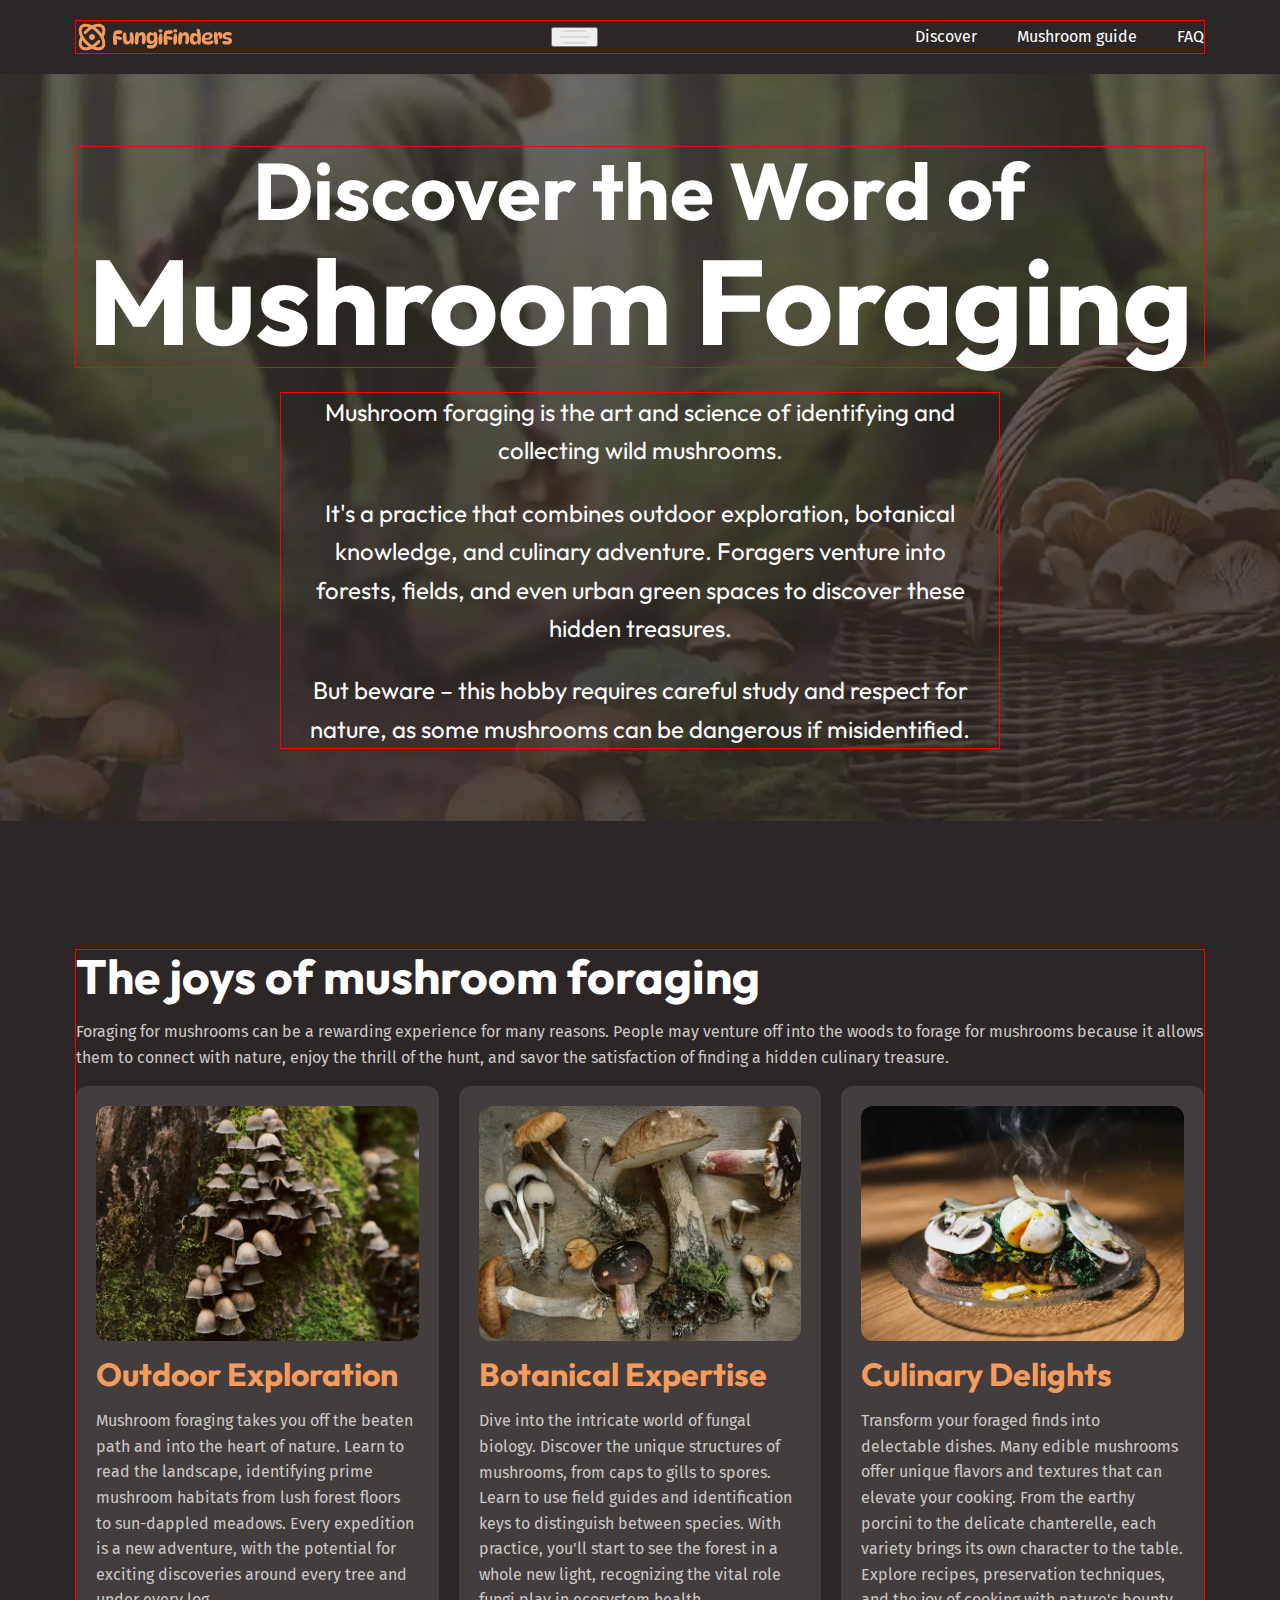
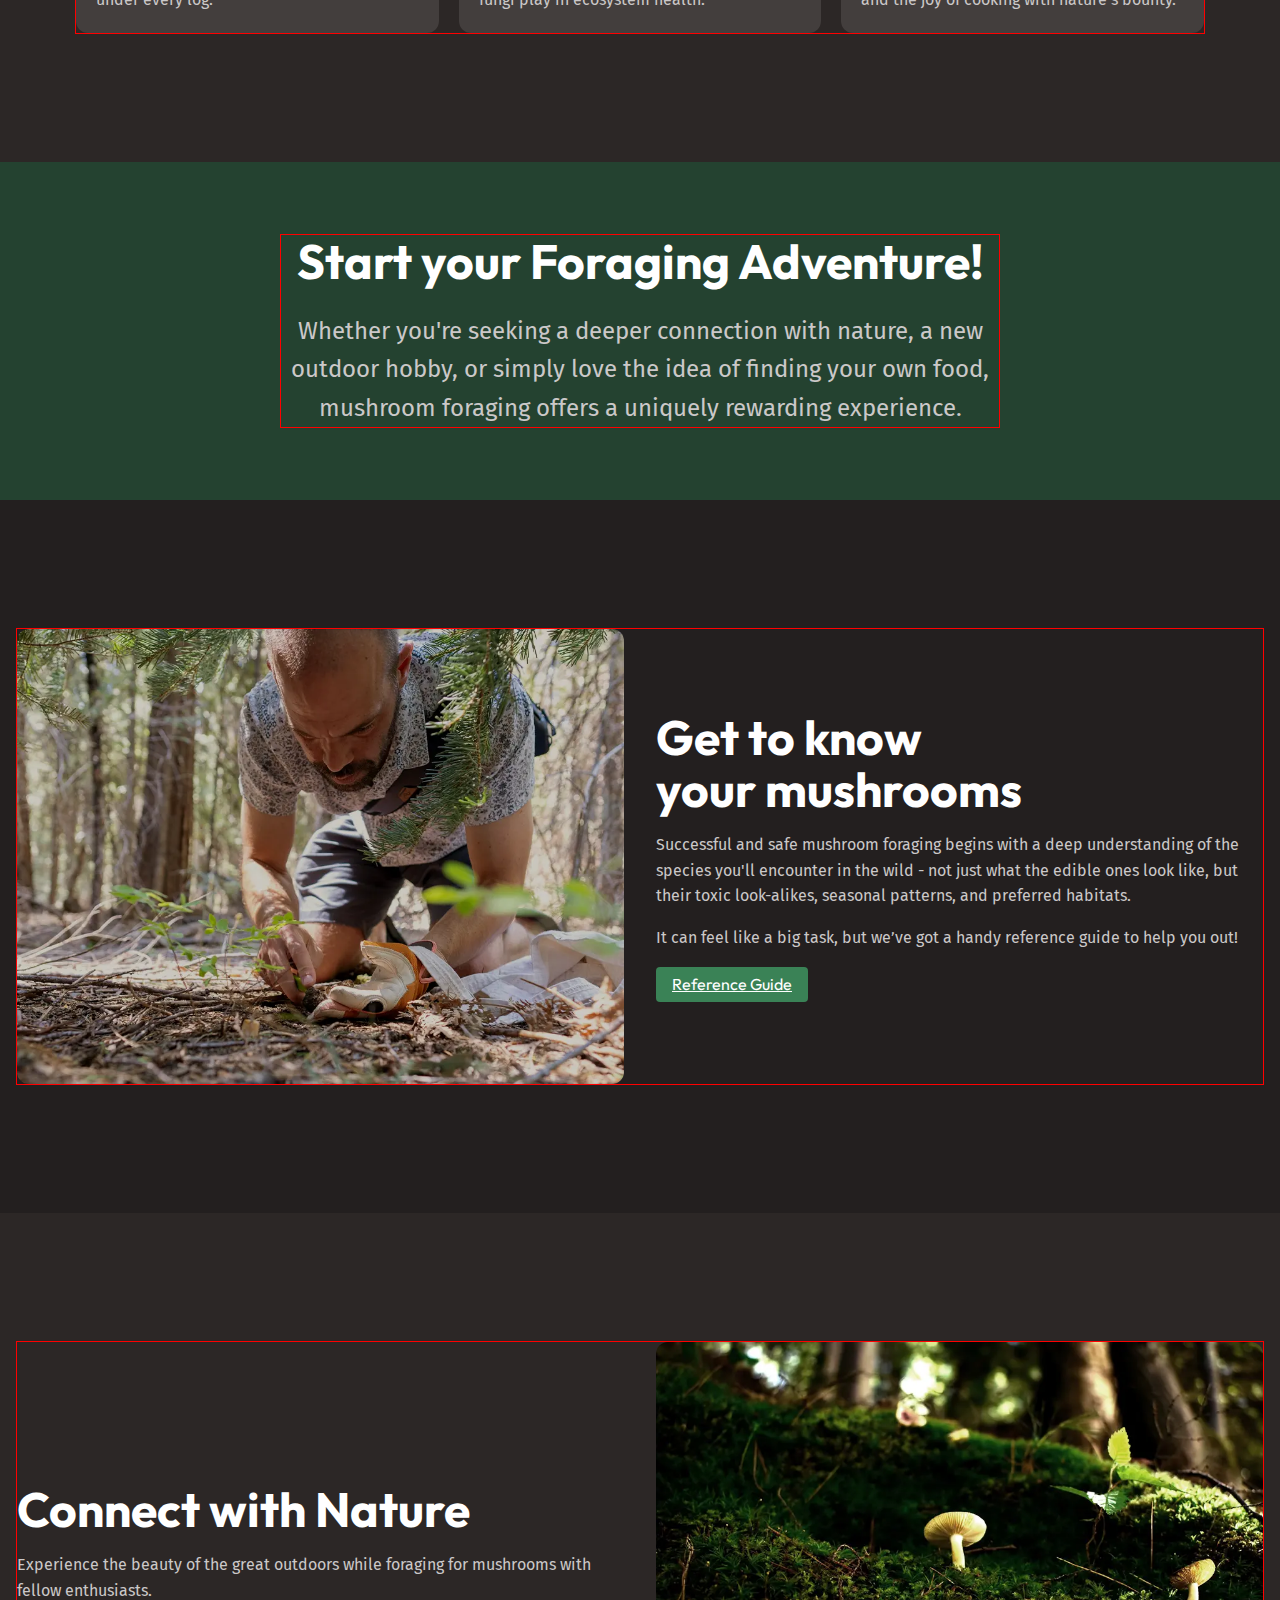
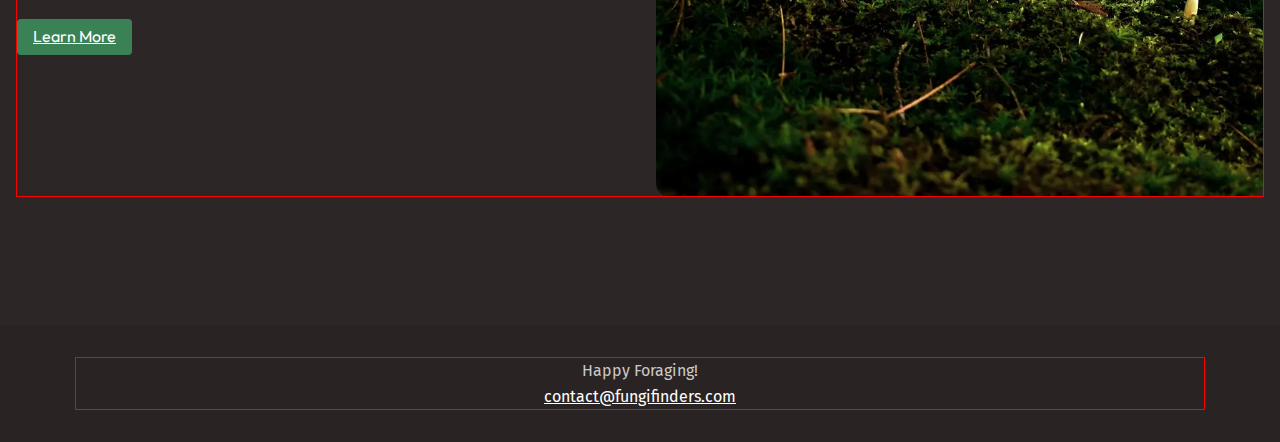
==== commit 1eb7b74e: "added hamburger button" ====
--- a/index.html
+++ b/index.html
@@ -18,11 +18,15 @@
         <div class="wrapper">
             <div class="site-header--inner">
                 <img src="assets/fungi-finders.svg" alt="">
-                <nav class="primary-navigation">
+                <button class="hamburger-button" aria-controls="primary-nav">
+                    <span class="visually-hidden">Menu</span>
+                    <img id="primary-nav" src="assets/hamburger.svg" alt="">
+                </button>
+                <nav class="primary-navigation" area-expanded="false">
                     <ul role="list">
                         <li><a href="/">Discover</a></li>
                         <li><a href="#">Mushroom guide</a></li>
-                        <li><a href="#">GAQ</a></li>
+                        <li><a href="#">FAQ</a></li>
                     </ul>
                 </nav>
             </div>
@@ -171,5 +175,8 @@
         </div>
     </footer>
 </body>
+<script>
+
+</script>
 
 </html>--- a/style.css
+++ b/style.css
@@ -154,12 +154,11 @@
         color: var(--clr-gray-4);
         background-color:var(--clr-brown-12);
        
-     }
+    }
      
      a {
-         color: white;
-         text-decoration: none;
-     }
+         color: var(--clr-white);
+    }
 
      a:hover,
      a:focus-visible {
@@ -168,12 +167,12 @@
 
      img {
         border-radius:var(--border-radius-3);
-     }
+    }
 
 
      .wrapper {
         border: 1px solid red;
-     }
+    }
      
      
 }
@@ -251,10 +250,16 @@
     }
 
     .primary-navigation{
-        & ul{
+        ul{
             display: flex;
             gap: 40px;
         }
+
+        a {
+            text-decoration: none;
+        }
+
+        
     }
 
     .hero {
@@ -383,7 +388,15 @@
         }
     }
 
-
+    .visually-hidden {
+        clip: rect(0 0 0 0);
+        clip-path: inset(50%);
+        height: 1px;
+        overflow: hidden;
+        position: absolute;
+        white-space: nowrap;
+        width: 1px;
+    }
 }
 
 
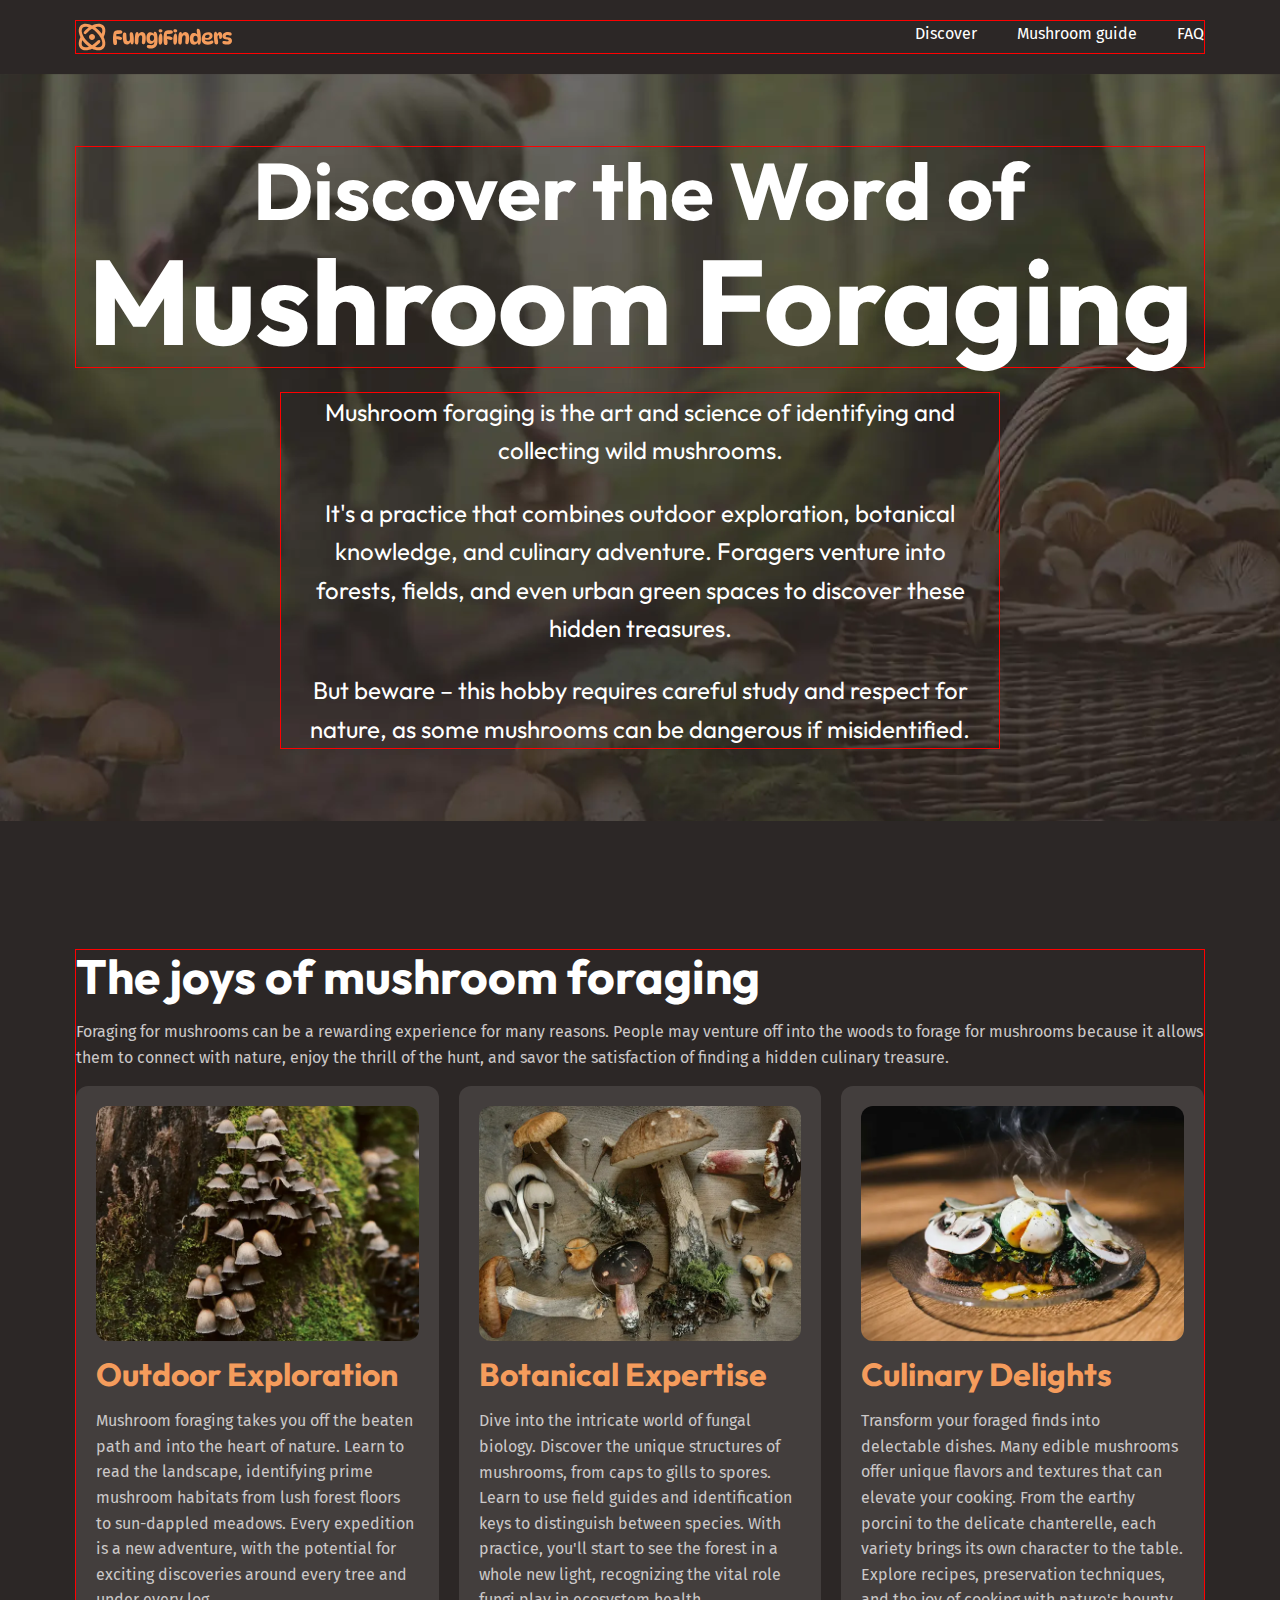
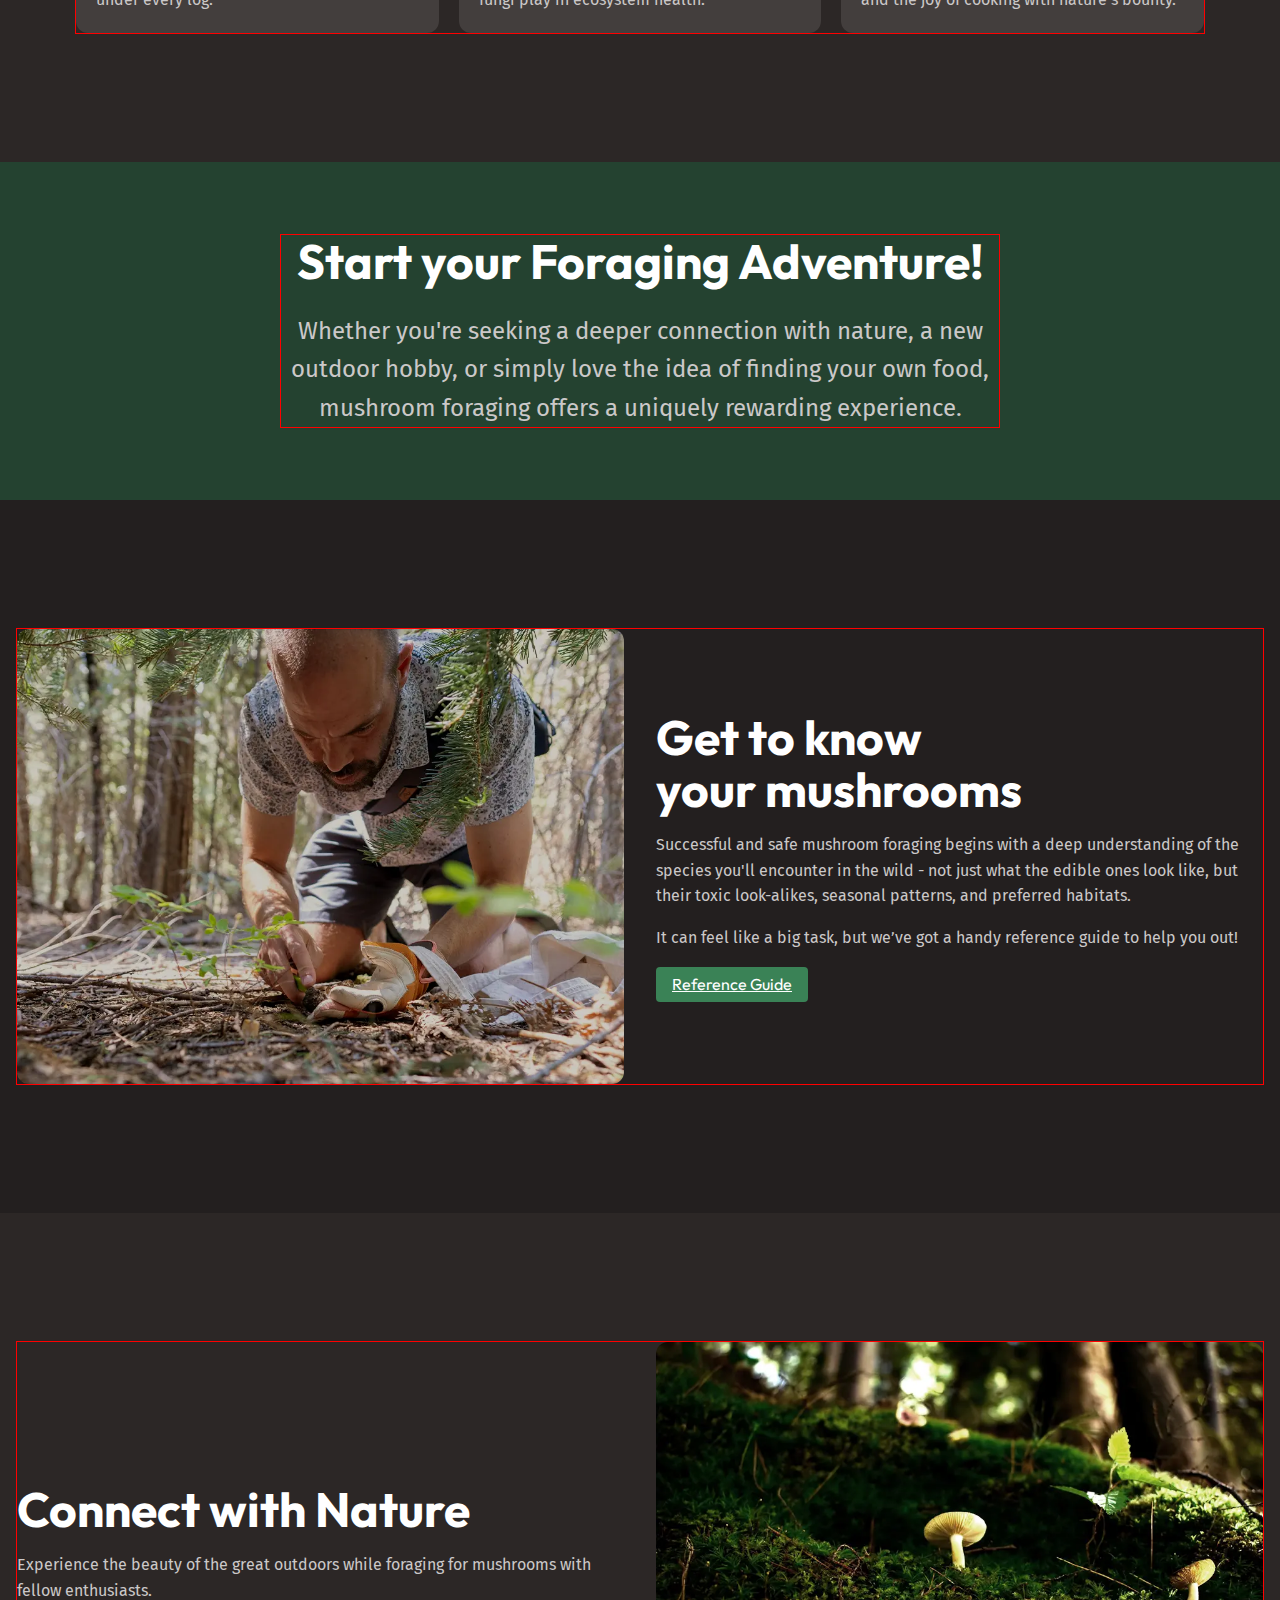
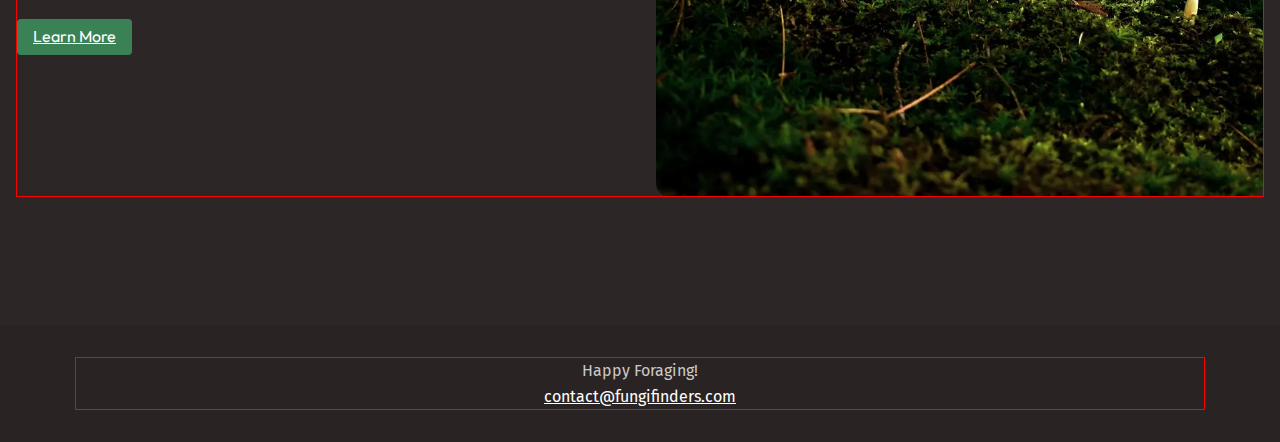
==== commit f7f139ae: "added skip to main link" ====
--- a/index.html
+++ b/index.html
@@ -11,18 +11,20 @@
         href="https://fonts.googleapis.com/css2?family=Fira+Sans:wght@400;700&family=Outfit:wght@100..900&display=swap"
         rel="stylesheet" />
     <link rel="stylesheet" href="style.css">
+    <script src="main.js" defer></script>
 </head>
 
 <body>
+    <a href="#main" class="skip-to-main">Skip to main content</a>
     <header class="site-header">
         <div class="wrapper">
             <div class="site-header--inner">
                 <img src="assets/fungi-finders.svg" alt="">
-                <button class="hamburger-button" aria-controls="primary-nav">
+                <button class="hamburger-button" aria-controls="primary-nav" aria-expanded="false">
                     <span class="visually-hidden">Menu</span>
-                    <img id="primary-nav" src="assets/hamburger.svg" alt="">
+                    <img src="assets/hamburger.svg" alt="">
                 </button>
-                <nav class="primary-navigation" area-expanded="false">
+                <nav id="primary-nav" class="primary-navigation">
                     <ul role="list">
                         <li><a href="/">Discover</a></li>
                         <li><a href="#">Mushroom guide</a></li>
@@ -32,8 +34,8 @@
             </div>
         </div>
     </header>
-    <main>
 
+    <main id="main">
         <section class="hero padding-block-72 flow">
             <div class="wrapper">
                 <h1 class="hero__title">Discover the Word of<span class="hero__title-accent cl-heading-accent">Mushroom
--- a/style.css
+++ b/style.css
@@ -177,6 +177,7 @@
      
 }
 @layer layout{
+
     .flow > * + * {
         margin-top: var(--flow-space, 1em);
     }
@@ -236,6 +237,26 @@
 }
 
 @layer components{
+    .skip-to-main {
+        font-size: 14px;
+        display: inline-block;
+        position: absolute;
+        top: 16px;
+        left: 16px;
+        text-decoration: none;
+        border: 3px solid white;
+        color: white;
+        background-color: rgb(0,0,0,0.7);
+        padding: 8px 16px;
+        transform: translateY(-1000px);
+        
+
+    }
+
+    .skip-to-main:active,
+    .skip-to-main:focus {
+        transform: translateY(0);
+    } 
     .site-header {
         padding: 20px;
     }
@@ -244,11 +265,30 @@
         display:flex;
         gap: 10px 20px;
         
-        align-items: center;
+        /* align-items: center; */
         justify-content: space-between;
         flex-wrap: wrap;
     }
-
+    .hamburger-button {
+        display: none;
+        background: transparent;
+            cursor: pointer;
+            border: none;
+            z-index: 100;
+            img {
+                border-radius: 0;
+            }
+        @media(width < 760px) {
+           /* position:fixed;
+            z-index: 100;
+            top: 20px;
+            right: 20px; */
+            display: block;
+            
+        
+        }
+    }
+    
     .primary-navigation{
         ul{
             display: flex;
@@ -260,6 +300,39 @@
         }
 
         
+        @media(width < 760px) {
+            display: none;
+            background-color: var(--clr-green-8);
+            padding: 32px;
+            position: absolute;
+            top: 0;
+            right: 0;
+            z-index: 10; 
+            font-size: var(--font-size-heading-sm);
+            font-weight: bold;
+            font-family: var(--ff-heading);
+            border-bottom-left-radius: var(--border-radius-3);
+            ul {
+                flex-direction: column;
+                gap: 0;
+            }
+
+            li + li {
+                border-top: 2px solid var(--clr-green-6);
+                margin-block-start: 32px;
+                padding-block-start: 32px;
+            }
+
+        }
+        
+    }
+
+    .show {
+        display: block;
+    }
+    
+    .hide {
+        display: none;
     }
 
     .hero {
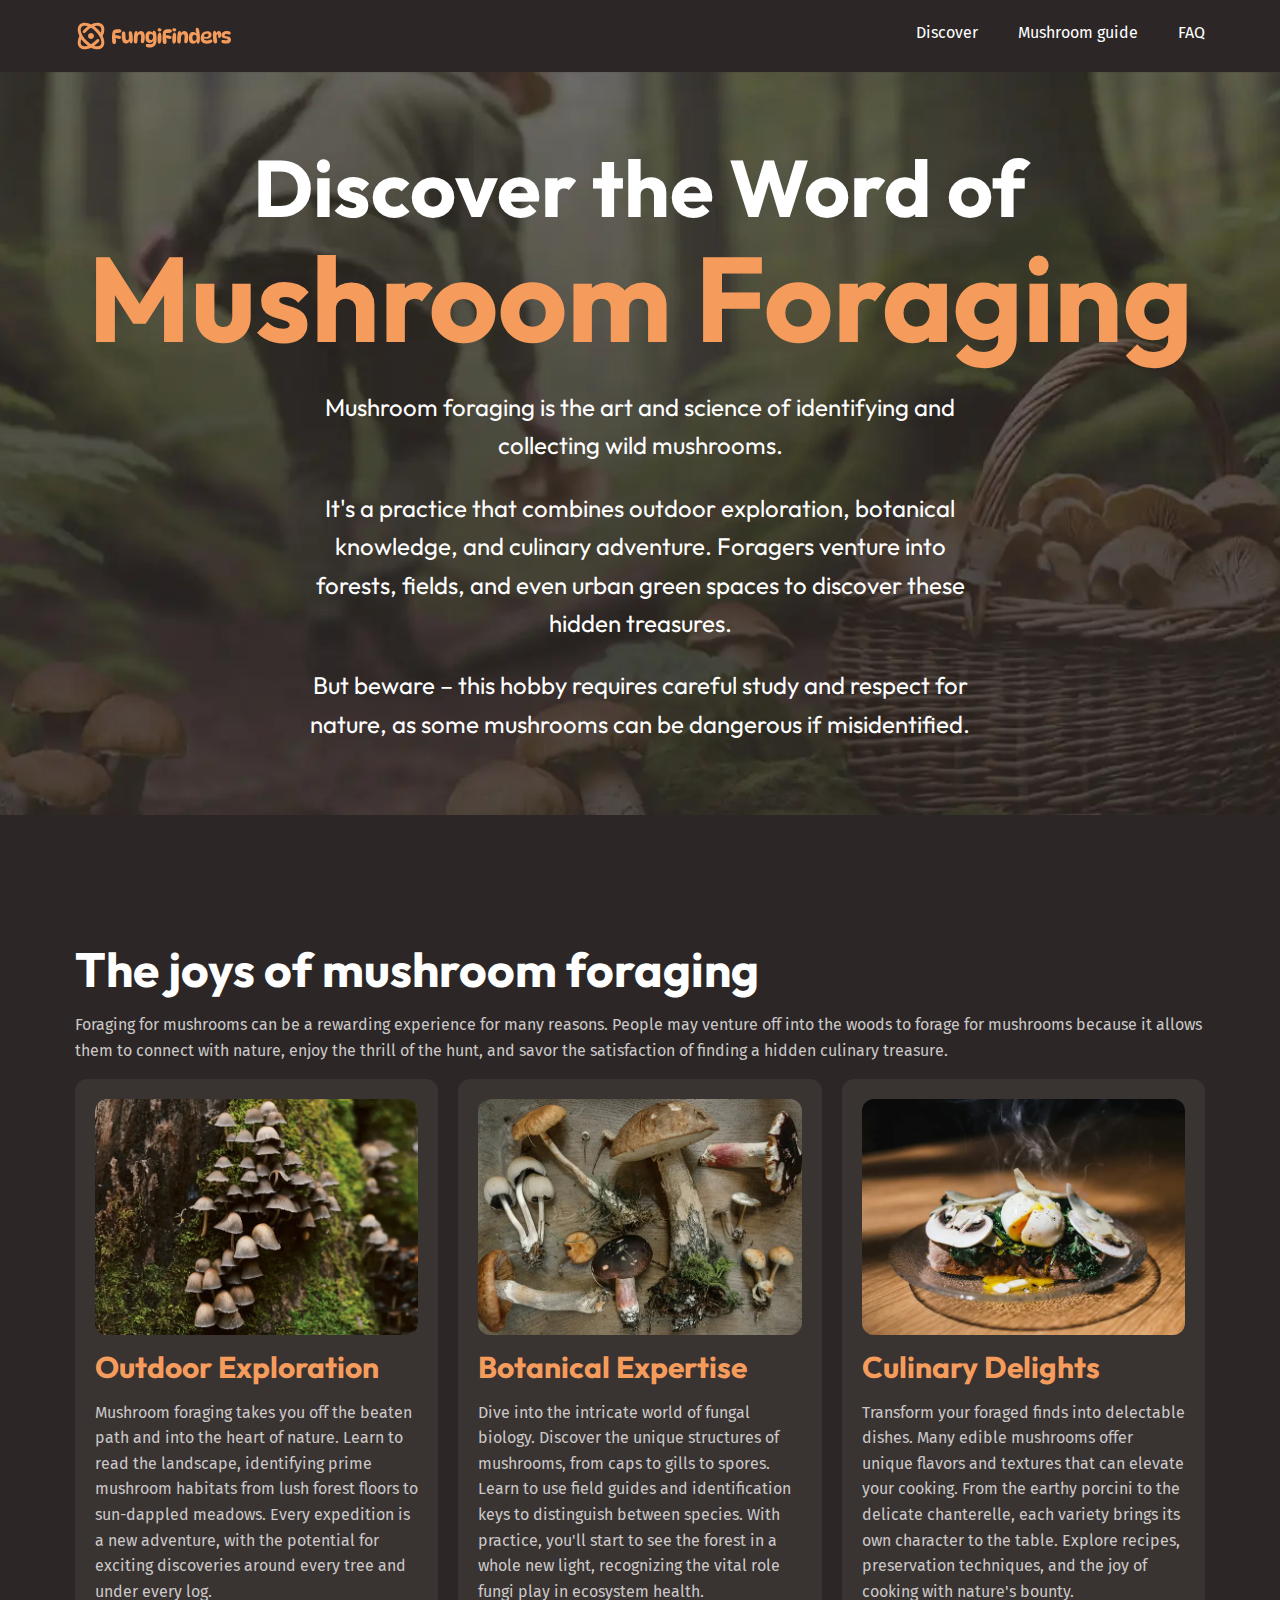
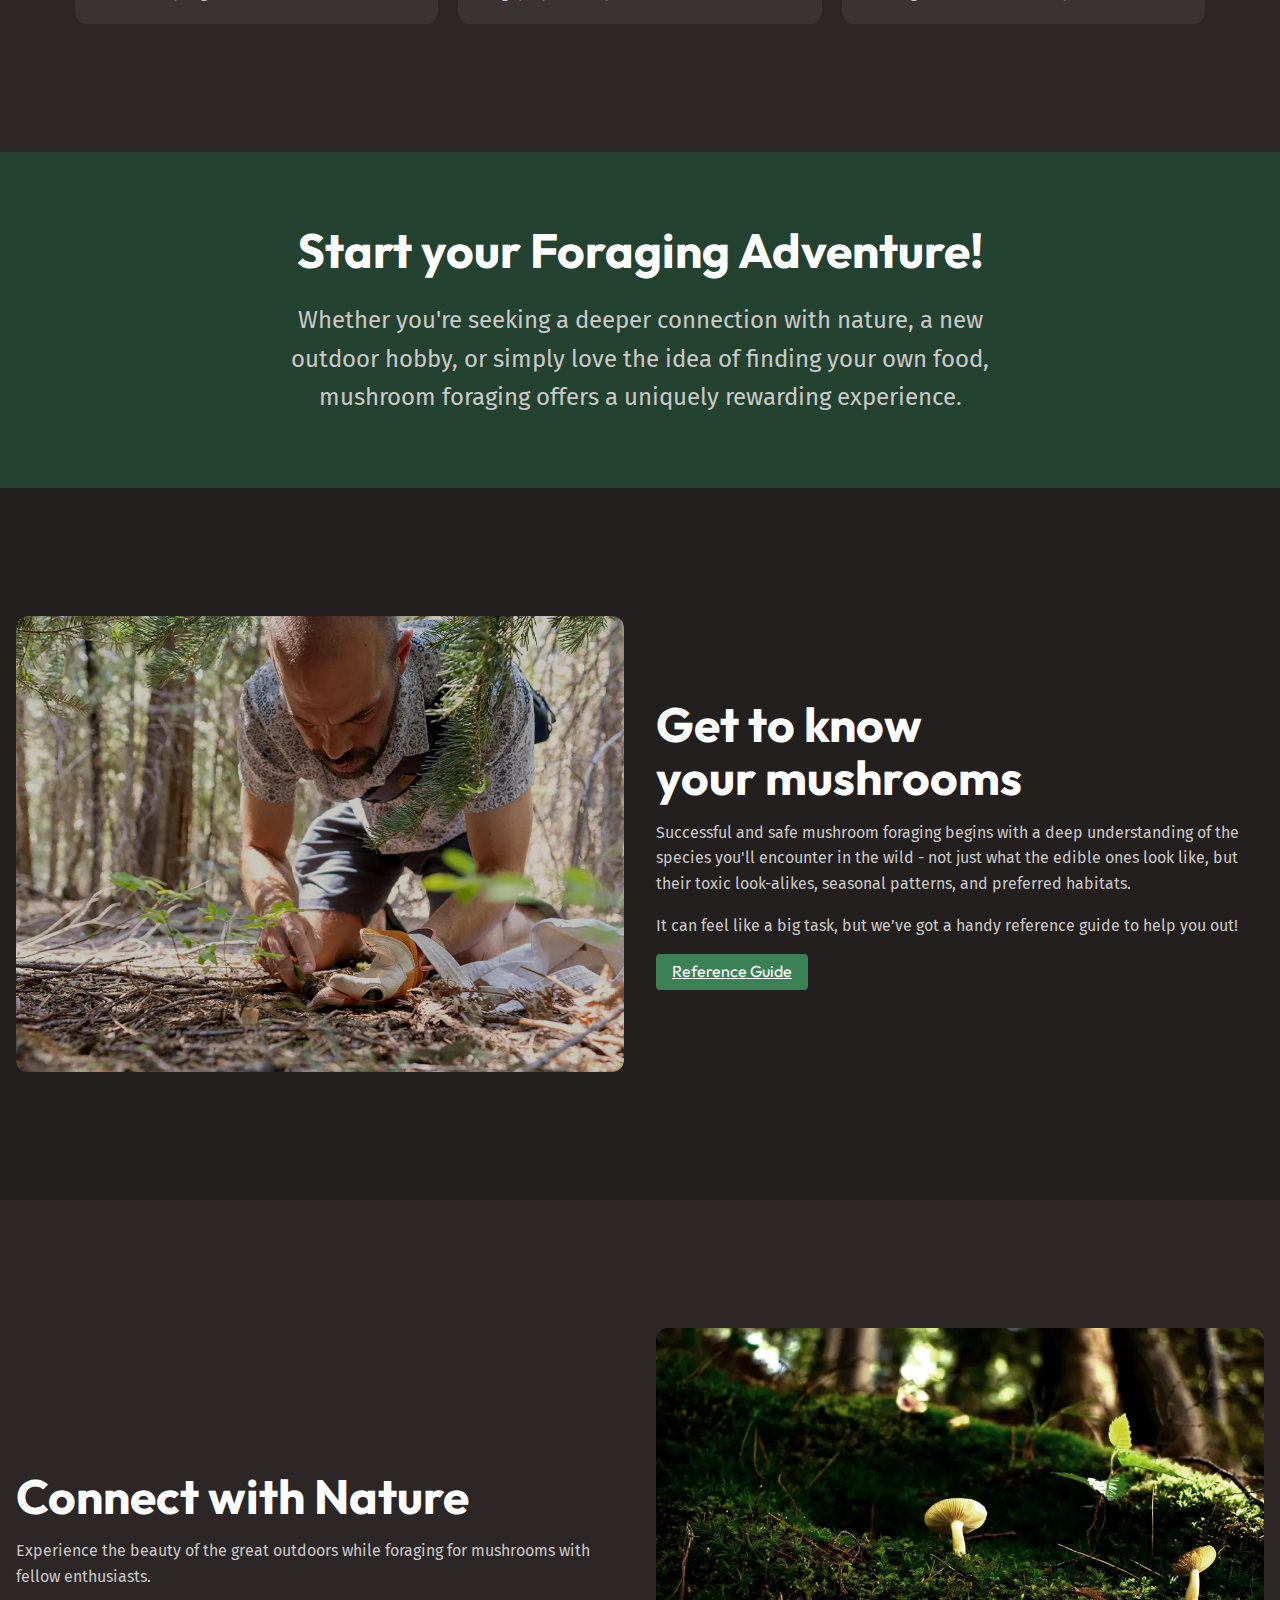
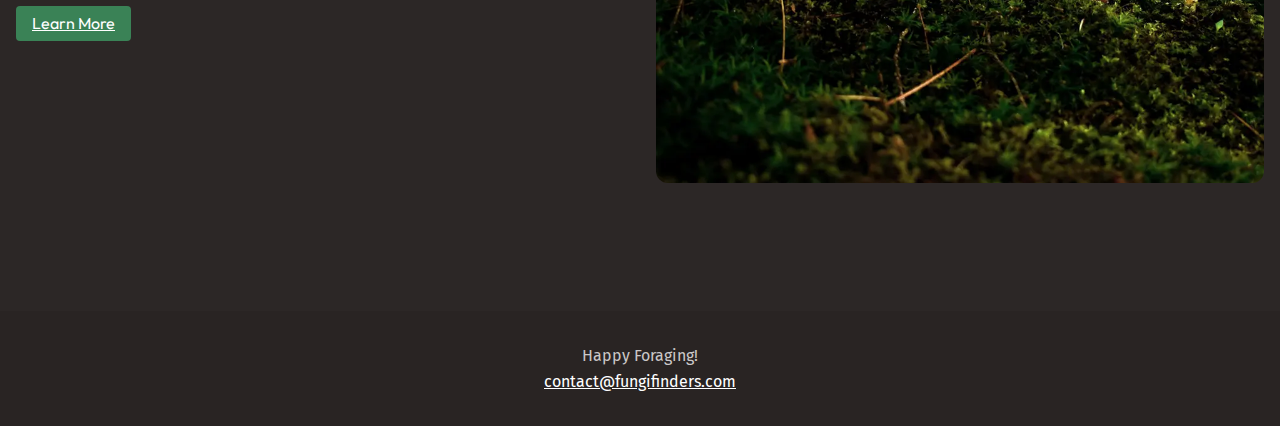
==== commit 7d3c8fa4: "finished page two" ====
--- a/index.html
+++ b/index.html
@@ -27,8 +27,8 @@
                 <nav id="primary-nav" class="primary-navigation">
                     <ul role="list">
                         <li><a href="/">Discover</a></li>
-                        <li><a href="#">Mushroom guide</a></li>
-                        <li><a href="#">FAQ</a></li>
+                        <li><a href="/mushroom-guide.html">Mushroom guide</a></li>
+                        <li><a href="/mushroom-guide.html#faq">FAQ</a></li>
                     </ul>
                 </nav>
             </div>
@@ -132,7 +132,7 @@
                 </div>
             </div>
         </section>
-        <section class="padding-block-128 bg-darker-brown">
+        <section class="padding-block-128 bg-dark-brown">
             <div class="wrapper" data-width="wide">
                 <div class="equal-columns-grid gap-32" data-vertical-alignment="center">
                     <div>
--- a/style.css
+++ b/style.css
@@ -104,17 +104,21 @@
         --clr-heading-accent: var(--clr-orange-8);
         --bg-accent: var(--clr-green-10);
         --bg-button: var(--clr-green-8);
+        --bg-light-brown: var(--clr-brown-12);
+        --bg-dark-brown: var(--clr-brown-15);
+        --bg-footer: var(--clr-brown-13);
 
         --border-radius-1: 0.4rem;
         --border-radius-2: 0.8rem;
         --border-radius-3: 1.2rem;
 
+        --fs-14: 1.4rem;
         --fs-15: 1.5rem;
         --fs-16: 1.6rem;
         --fs-18: 1.8rem;
         --fs-20: 2.0rem;
         --fs-24: 2.4rem;
-        --fs-32: 3.2rem;
+        --fs-30: 3.0rem;
         --fs-36: 3.6rem;
         --fs-48: 4.8rem;
         --fs-60: 6.0rem;
@@ -124,6 +128,7 @@
         --font-size-body: var(--fs-15);
         --font-size-lead: var(--fs-18);
 
+        --font-size-heading-xsm: var(--fs-20);
         --font-size-heading-sm: var(--fs-24);
         --font-size-heading-regular: var(--fs-36);
         --font-size-heading-lg: var(--fs-48);
@@ -134,7 +139,7 @@
             --font-size-body: var(--fs-16);
             --font-size-lead: var(--fs-24);
 
-            --font-size-heading-sm: var(--fs-32);
+            --font-size-heading-sm: var(--fs-30);
             --font-size-heading-regular: var(--fs-48);
             --font-size-heading-lg: var(--fs-80);
             --font-size-heading-xl: var(--fs-120);
@@ -143,11 +148,14 @@
         --ff-body:"Fira Sans", sans-serif;
         --ff-heading:"Outfit", sans-serif;
         
-
-
-
-    }
-
+        
+
+
+    }
+    html {
+        scroll-behavior: smooth;
+        /* scroll-padding: 100px; */
+    }
     body {
         font-size: var(--font-size-body);
         font-family: var(--ff-body);
@@ -169,12 +177,6 @@
         border-radius:var(--border-radius-3);
     }
 
-
-     .wrapper {
-        border: 1px solid red;
-    }
-     
-     
 }
 @layer layout{
 
@@ -183,8 +185,15 @@
     }
     
     .grid-flow {
-        display: grid;
+        display: flex;
+        flex-direction: column;
         gap: var(--grid-flow-space, 16px);
+    }
+
+    .flex-group {
+        display: flex;
+        flex-wrap: wrap;
+        gap: var(--flex-group-gap, 10px);
     }
 
     .wrapper{
@@ -203,6 +212,14 @@
         }
 
     }
+
+    .grid-auto-fit {
+        --min-col-size: 270px;
+        display: grid;
+        gap: 16px;
+        grid-template-columns: repeat(auto-fit, minmax(min(var(--min-col-size), 100%), 1fr));
+    }
+
     .equal-columns-grid {
         display: grid;
         gap: var(--equal-column-gap,20px);
@@ -218,11 +235,80 @@
                 --vertical-alignment: center;
             }
         }
-        
-
-        
-
-    }
+    
+    }
+
+    .grid-bento{
+        display: grid;
+        gap: 16px;
+        grid-template-areas: "card_1"
+                             "card_2"
+                             "card_3"
+                             "card_4";
+        @media(width > 600px) {
+            grid-template-columns: repeat(2, 1fr);
+        grid-template-areas: "card_1 card_2"
+                             "card_3 card_4";
+        }
+        @media(width > 960px) {
+            grid-template-columns: repeat(3, 1fr);
+            grid-template-areas: "card_1 card_2 card_4"
+                                  "card_3 card_3 card_4";
+        }
+        
+        
+        .card:nth-child(1){
+            grid-area: card_1;
+        }
+        .card:nth-child(2) {
+            grid-area: card_2;
+            @media(width > 600px) {
+                img {
+                    order: 1
+                }
+            }
+        }
+        .card:nth-child(3) {
+            grid-area: card_3;
+            @media (width > 960px) {
+                display: grid;
+                grid-template-columns: 1.4fr 2fr;
+                img {
+                    grid-column: 1;
+                    grid-row: 1/3;
+                    /* height: 100%;
+                    object-fit: cover; */
+                }
+            }
+            /* background-color: pink !important; */
+        }
+        .card:nth-child(4) {
+            grid-area: card_4;
+            @media(width > 600px) {
+                img {
+                    order: 1
+                }
+            }
+            
+            /* background-color: tomato !important; */
+            
+        }
+    }
+    img{
+        
+        height: 100%;
+        object-fit: cover;
+    }
+    /* /* .card:nth-child(2){
+        grid-area: card_2;
+    } */
+    /* .card:nth-child(3){
+        grid-area: card_3;
+    }
+    .card:nth-child(4){
+        grid-area: card_4;
+    }  */
+    
     .equal-columns-flex {
         display: flex;
         gap: 20px;
@@ -230,7 +316,7 @@
 
     .equal-column-flex {
         flex: 1;
-    }
+    } 
 
     
 
@@ -257,6 +343,7 @@
     .skip-to-main:focus {
         transform: translateY(0);
     } 
+
     .site-header {
         padding: 20px;
     }
@@ -352,24 +439,73 @@
     .hero__title-accent {
         display: block;
         font-size: var(--font-size-heading-xl);
+        color: var(--clr-heading-accent);
     }
 
     .section-title {
         color: var(--clr-white);
         font-family: var(--ff-heading);
         font-size: var(--font-size-heading-regular);
-    }
-
+        scroll-margin: 100px;
+    }
+    
     .card {
         border-radius: var(--border-radius-3);
+        background-color: var(--clr-brown-11);
+        padding: 20px;
+    }
+
+    .card__title {
+       
+        color: var(--clr-card-title, var(--clr-heading-accent));
+        font-size: var(--font-size-card-title, var(--font-size-heading-sm));
+        font-family: var(--ff-heading);
+    }
+
+    .tag-list {
+        font-family: var(--ff-heading);
+        font-size: var(--fs-14);
+        font-weight: bold;
+
+        li {
+            padding-inline: 8px;
+            border-radius: var(--border-radius-1);
+            background-color: var(--clr-tag,red);
+        }
+        [data-edible="edible"] {
+            --clr-tag: var(--clr-green-8);
+        }
+
+        [data-edible="toxic"] {
+            --clr-tag: var(--clr-red-7);
+        }
+
+        [data-season="summer"] {
+            --clr-tag: var(--clr-green-8);
+        }
+
+        [data-season="fall"] {
+            --clr-tag: var( --burnt-orange-6);
+        }
+
+        [data-season="spring"] {
+            --clr-tag: var(--clr-teal-6);
+        }
+        
+        
+    }
+
+    .cards.small {
+        --clr-card-title:var(--clr-white);
+        --font-size-card-title: var(--font-size-heading-xsm);
+    }
+
+    .card__note {
         background-color: var(--clr-brown-10);
-        padding: 20px;
-    }
-
-    .card__title {
-        color: var(--clr-heading, var(--clr-heading-accent));
-        font-size: var(--font-size-heading, var(--font-size-heading-sm));
-        font-family: var(--ff-heading);
+        border-radius: var(--border-radius-2);
+        padding: 16px;
+        font-size: var(--fs-14);
+        margin-block-start: auto;
     }
 
     .button {
@@ -381,7 +517,15 @@
         font-family: var(--ff-heading);
     }
 
+    select {
+        color: var(--clr-white);
+        background-color: var(--clr-green-8);
+        padding: 8px 10px;
+        border: 0;
+        border-radius: var(--border-radius-1);
+    }
 }
+
 @layer utilities {
 
     .ff-heading {
@@ -430,7 +574,7 @@
     .bg-footer{
         background-color: var(--clr-brown-13);
     }
-    .bg-darker-brown{
+    .bg-dark-brown{
         background-color: var(--clr-brown-15);
     }
 
